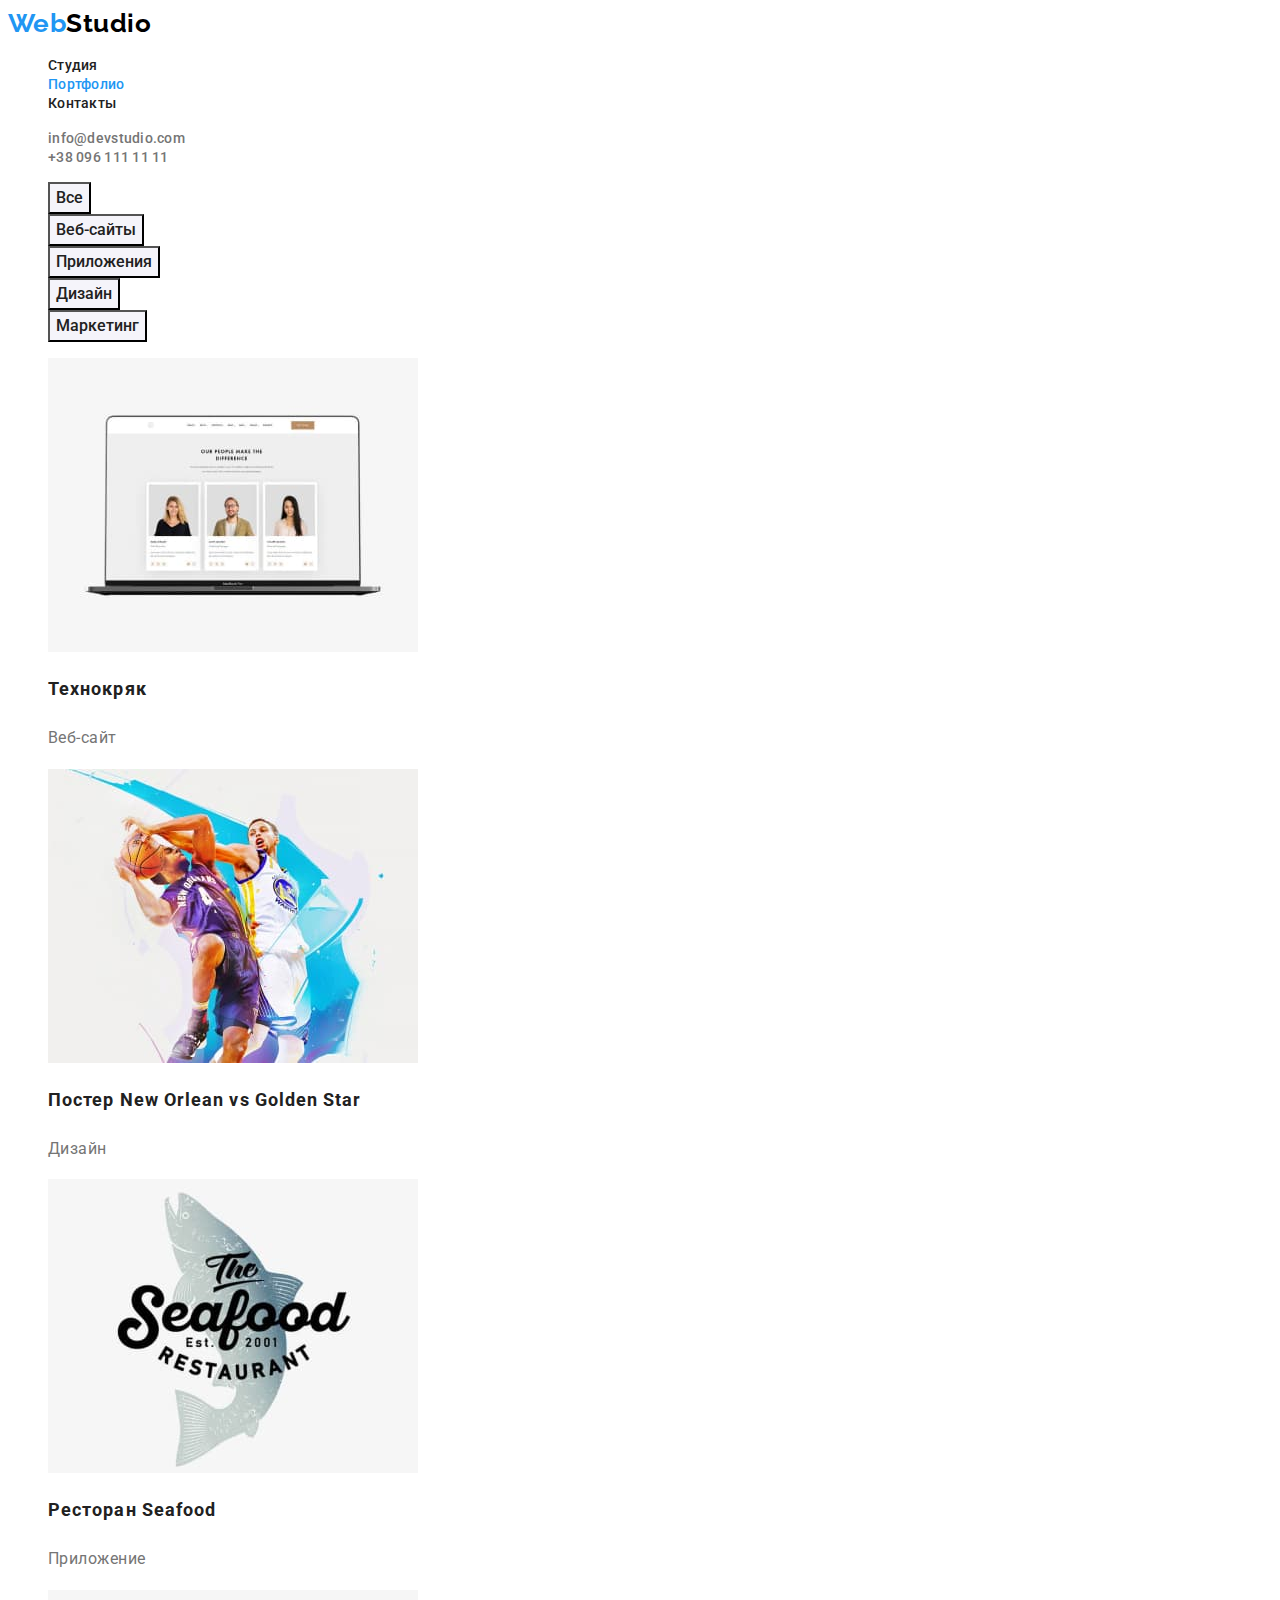
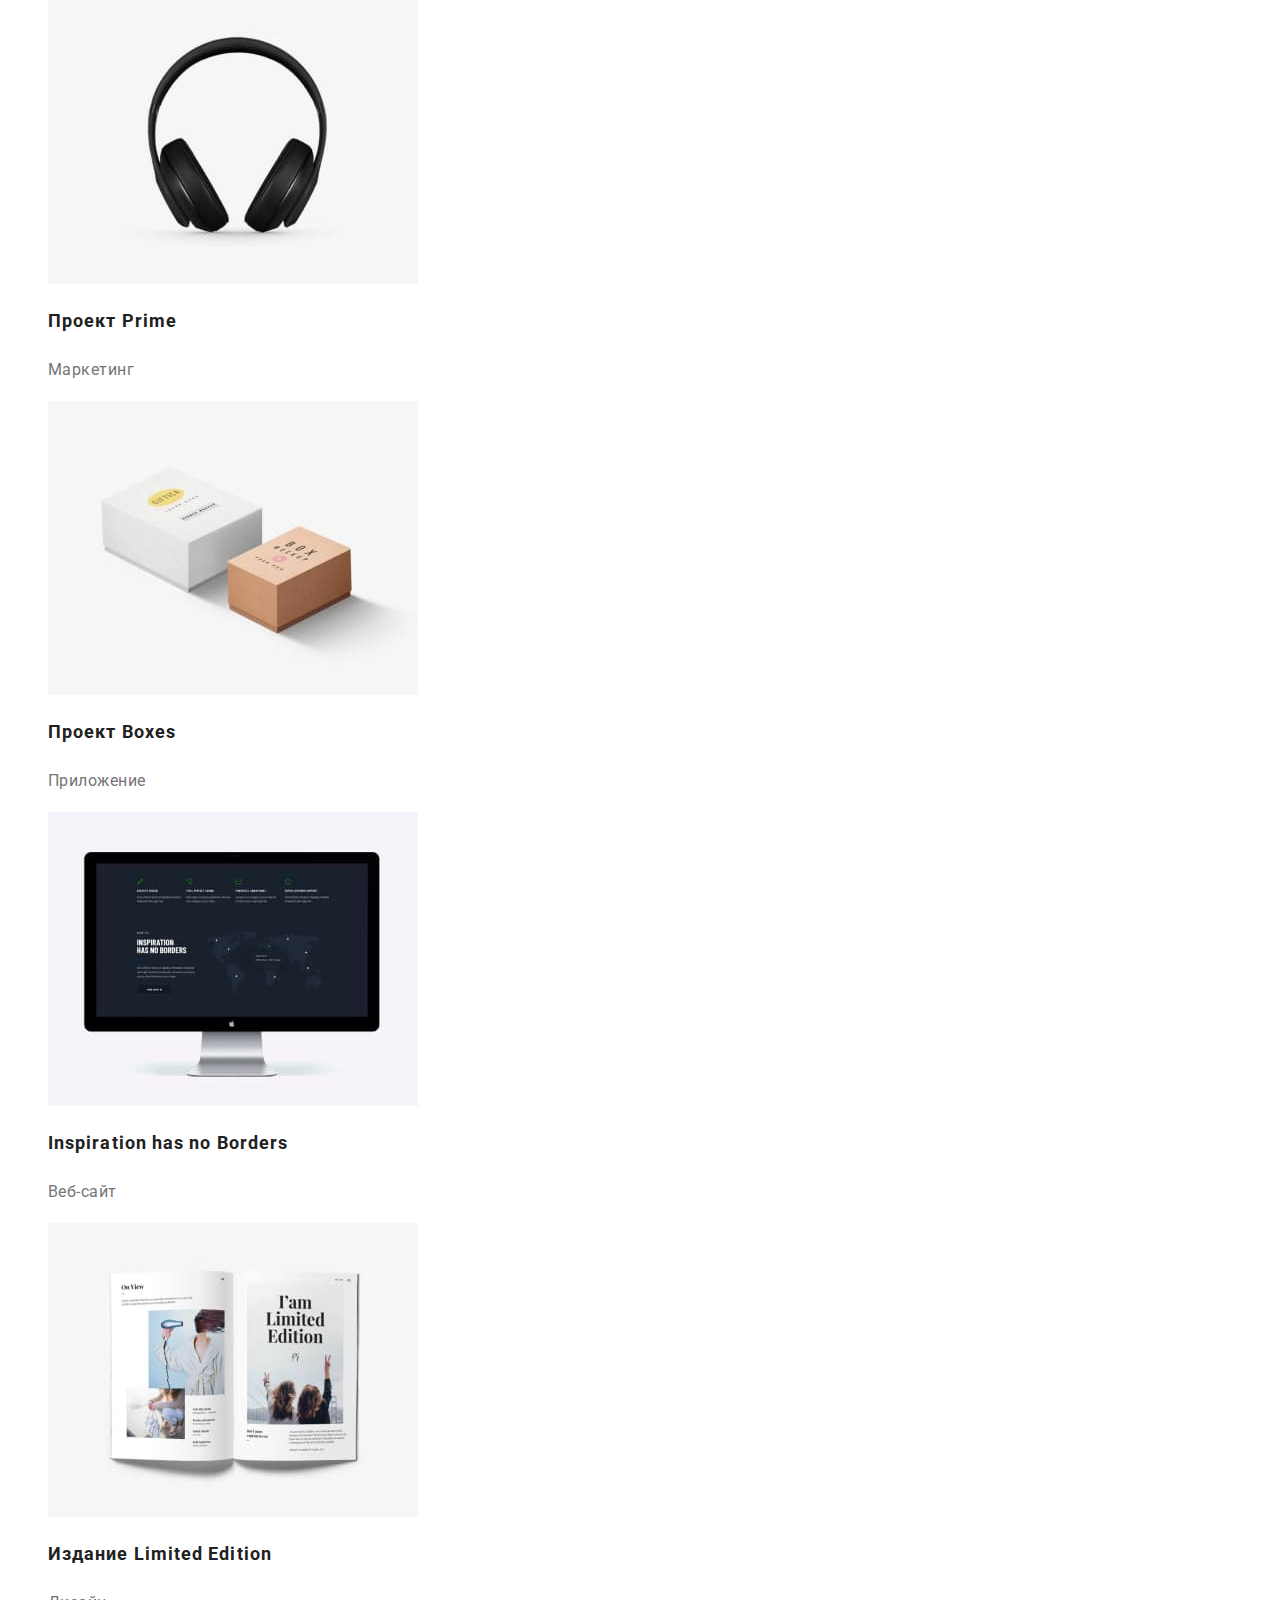
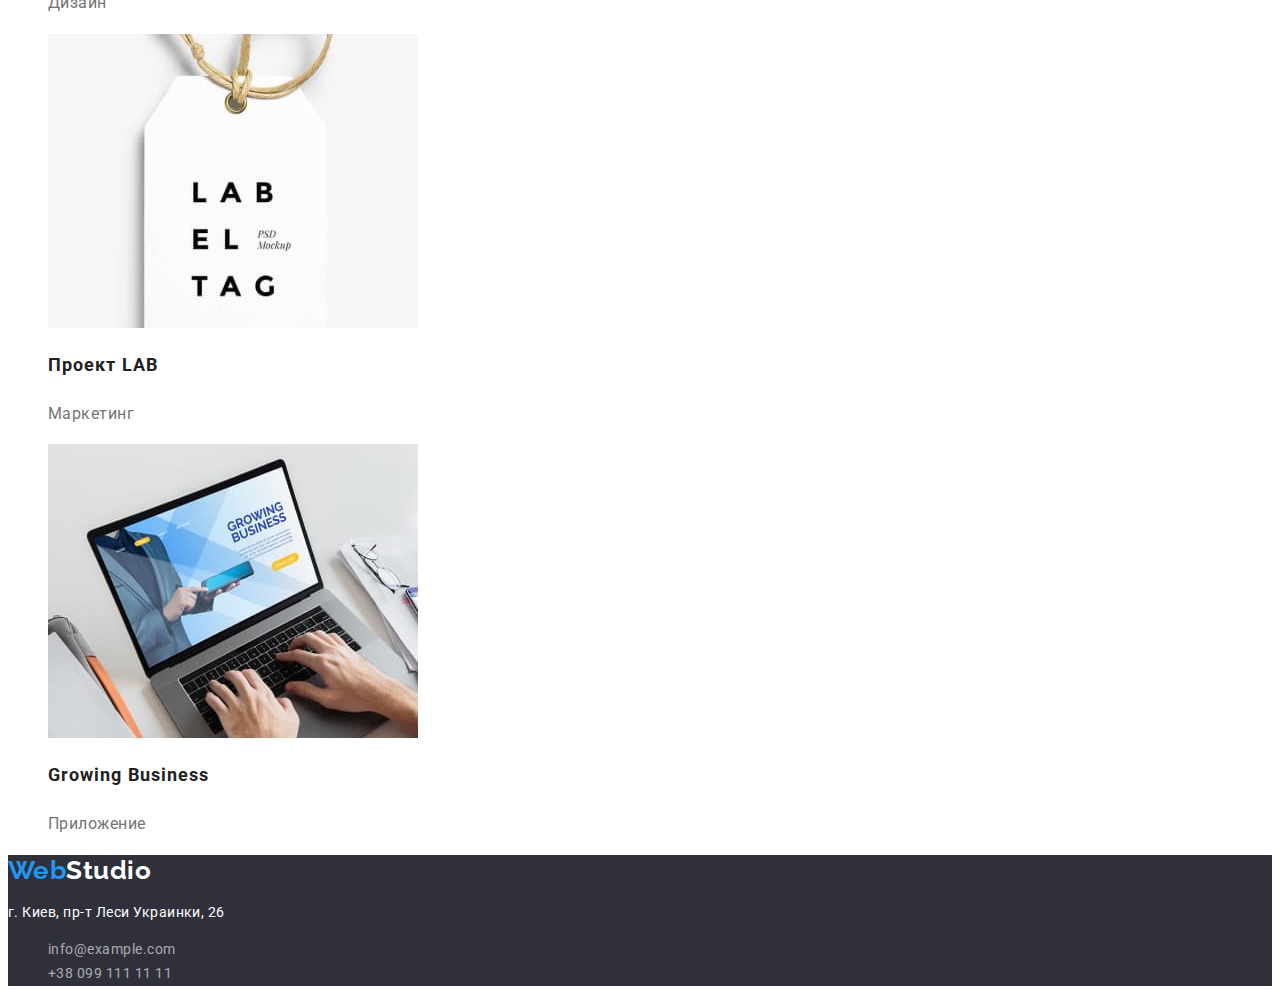
==== portfolio.html @ 03f6cd81 "скопировал дз2" ====
<!DOCTYPE html>
<html lang="ru">
  <head>
    <meta charset="UTF-8" />
    <meta http-equiv="X-UA-Compatible" content="IE=edge" />
    <meta name="viewport" content="width=device-width, initial-scale=1.0" />
    <title>Портфолио</title>
    <link rel="preconnect" href="https://fonts.googleapis.com" />
    <link rel="preconnect" href="https://fonts.gstatic.com" crossorigin />
    <link
      href="https://fonts.googleapis.com/css2?family=Raleway:wght@700&family=Roboto:wght@400;500;700;900&display=swap"
      rel="stylesheet"
    />
    <link rel="stylesheet" href="./css/styles.css" />
  </head>
  <body>
    <!--шапка-->
    <header class="page">
      <nav class="page-nav">
        <a class="page-nav-logo link" href="./index.html"
          ><span class="first-part-logo">Web</span><span class="second-part-logo">Studio</span></a
        >
        <ul class="page-nav-list list">
          <li><a class="link" href="./index.html">Студия</a></li>
          <li><a class="link current" href="./portfolio.html">Портфолио</a></li>
          <li><a class="link" href="">Контакты</a></li>
        </ul>
      </nav>

      <ul class="contacts list">
        <li><a class="link" href="mailto:info@devstudio.com">info@devstudio.com</a></li>
        <li><a class="link" href="tel:+380961111111">+38 096 111 11 11</a></li>
      </ul>
    </header>
    <main>
      <section class="portfolio">
        <h1 class="portfolio-title visually-hidden">Портфолио</h1>
        <ul class="portfolio-filter list">
          <li><button class="button" type="button">Все</button></li>
          <li><button class="button" type="button">Веб-сайты</button></li>
          <li><button class="button" type="button">Приложения</button></li>
          <li><button class="button" type="button">Дизайн</button></li>
          <li><button class="button" type="button">Маркетинг</button></li>
        </ul>
        <ul class="portfolio-list list">
          <li>
            <img src="./images/img-portfolio.jpg" width="370" height="294" alt="ноутбук" />
            <h2 class="title">Технокряк</h2>
            <p class="description">Веб-сайт</p>
          </li>
          <li>
            <img
              src="./images/img-portfolio2.jpg"
              width="370"
              height="294"
              alt="два баскетболиста"
            />
            <h2 class="title">Постер New Orlean vs Golden Star</h2>
            <p class="description">Дизайн</p>
          </li>
          <li>
            <img
              src="./images/img-portfolio3.jpg"
              width="370"
              height="294"
              alt="логотип ресторана"
            />
            <h2 class="title">Ресторан Seafood</h2>
            <p class="description">Приложение</p>
          </li>
          <li>
            <img src="./images/img-portfolio4.jpg" width="370" height="294" alt="наушники" />
            <h2 class="title">Проект Prime</h2>
            <p class="description">Маркетинг</p>
          </li>
          <li>
            <img src="./images/img-portfolio5.jpg" width="370" height="294" alt="две коробки" />
            <h2 class="title">Проект Boxes</h2>
            <p class="description">Приложение</p>
          </li>
          <li>
            <img src="./images/img-portfolio6.jpg" width="370" height="294" alt="монитор" />
            <h2 class="title">Inspiration has no Borders</h2>
            <p class="description">Веб-сайт</p>
          </li>
          <li>
            <img
              src="./images/img-portfolio7.jpg"
              width="370"
              height="294"
              alt="развернутая книга"
            />
            <h2 class="title">Издание Limited Edition</h2>
            <p class="description">Дизайн</p>
          </li>
          <li>
            <img src="./images/img-portfolio8.jpg" width="370" height="294" alt="бумажный ярлык" />
            <h2 class="title">Проект LAB</h2>
            <p class="description">Маркетинг</p>
          </li>
          <li>
            <img
              src="./images/img-portfolio9.jpg"
              width="370"
              height="294"
              alt="руки на клавиатуре ноутбука"
            />
            <h2 class="title">Growing Business</h2>
            <p class="description">Приложение</p>
          </li>
        </ul>
      </section>
    </main>
    <!-- Футер -->
    <footer>
      <a class="page-nav-logo link" href="./index.html"
        ><span class="first-part-logo">Web</span><span class="second-part-logo">Studio</span></a
      >
      <address class="page-address">
        <p>г. Киев, пр-т Леси Украинки, 26</p>
        <ul class="page-address-list list">
          <li><a class="link" href="mailto:info@example.com">info@example.com</a></li>
          <li><a class="link" href="tel:+380991111111">+38 099 111 11 11</a></li>
        </ul>
      </address>
    </footer>
  </body>
</html>
---- css/styles.css ----
/* общие */
.visually-hidden {
  position: absolute;
  width: 1px;
  height: 1px;
  margin: -1px;
  border: 0;
  padding: 0;

  white-space: nowrap;
  clip-path: inset(100%);
  clip: rect(0 0 0 0);
  overflow: hidden;
}
:root {
  --accent-color: #2196f3;
  --primary-text-color: #757575;
  --title-text-color: #212121;
  --primary-background: #fff;
  --button-bgc: #f5f4fa;
  --hover-text: #fff;
}
body {
  background-color: var(--primary-background);
  color: var(--primary-text-color);
  font-family: Roboto, sans-serif;
  letter-spacing: 0.03em;
}
.list {
  list-style: none;
}
.link {
  text-decoration: none;
}
.title {
  color: var(--title-text-color);
}
/* навигация */
.page-nav-list .link {
  color: var(--title-text-color);
  font-weight: 500;
  font-size: 14px;
  line-height: 1.14;
  letter-spacing: 0.02em;
}
.page-nav-list .link.current {
  color: var(--accent-color);
}
.contacts .link {
  color: var(--primary-text-color);
  font-weight: 500;
  font-size: 14px;
  line-height: 1.14;
  letter-spacing: 0.02em;
}
.page-nav-list .link:hover,
.page-nav-list .link:focus,
.contacts .link:hover,
.contacts .link:focus {
  color: var(--accent-color);
}
.page-nav-logo {
  font-family: Raleway, sans-serif;
  font-weight: 700;
  font-size: 26px;
  line-height: 1.2;
}
.first-part-logo {
  color: var(--accent-color);
}
.second-part-logo {
  color: #000000;
}
/* секция герой */
.hero {
  background-color: #2f303a;
  text-align: center;
}
.hero-title {
  font-weight: 900;
  font-size: 44px;
  line-height: 1.36;
  letter-spacing: 0.06em;
  text-transform: uppercase;
  color: #fff;
}
.hero-button {
  font-family: inherit;
  background-color: var(--accent-color);
  font-weight: 700;
  font-size: 16px;
  line-height: 1.87;
  letter-spacing: 0.06em;
  color: var(--hover-text);
  cursor: pointer;
}
/* преимущества */
.advantages .title {
  font-weight: 700;
  font-size: 14px;
  line-height: 1.14;
  text-transform: uppercase;
}
.advantages .text {
  font-size: 14px;
  line-height: 1.71;
}
/* чем мы занимаемся и команда*/
.team {
  background-color: #f5f4fa;
}
.possibilities-title,
.team-title {
  font-weight: 700;
  font-size: 36px;
  line-height: 1.16;
  text-align: center;
}
.team-list .title {
  font-weight: 500;
  font-size: 16px;
  line-height: 1.18;
  text-align: center;
}
.team-list .profession {
  font-size: 16px;
  line-height: 1.18;
  text-align: center;
}

/* футер */
footer {
  background-color: #2f303a;
}
.page-address {
  font-style: normal;
  font-weight: 400;
  font-size: 14px;
  line-height: 1.71;
  color: #fff;
}
.page-address .link {
  color: rgba(255, 255, 255, 0.6);
}
.page-address .link:hover,
.page-address .link:focus {
  color: var(--accent-color);
}
footer .second-part-logo {
  color: var(--hover-text);
}

/* для портфолио */
.portfolio .button {
  font-family: inherit;
  font-weight: 500;
  font-size: 16px;
  line-height: 1.62;
  text-align: center;
  background-color: var(--button-bgc);
  color: var(--title-text-color);
  cursor: pointer;
}
.portfolio .button:hover,
.portfolio .button:focus {
  background-color: var(--accent-color);
  color: var(--hover-text);
}
.portfolio .title {
  font-weight: 700;
  font-size: 18px;
  line-height: 2;
  letter-spacing: 0.06em;
}
.portfolio .description {
  font-size: 16px;
  line-height: 1.87;
}
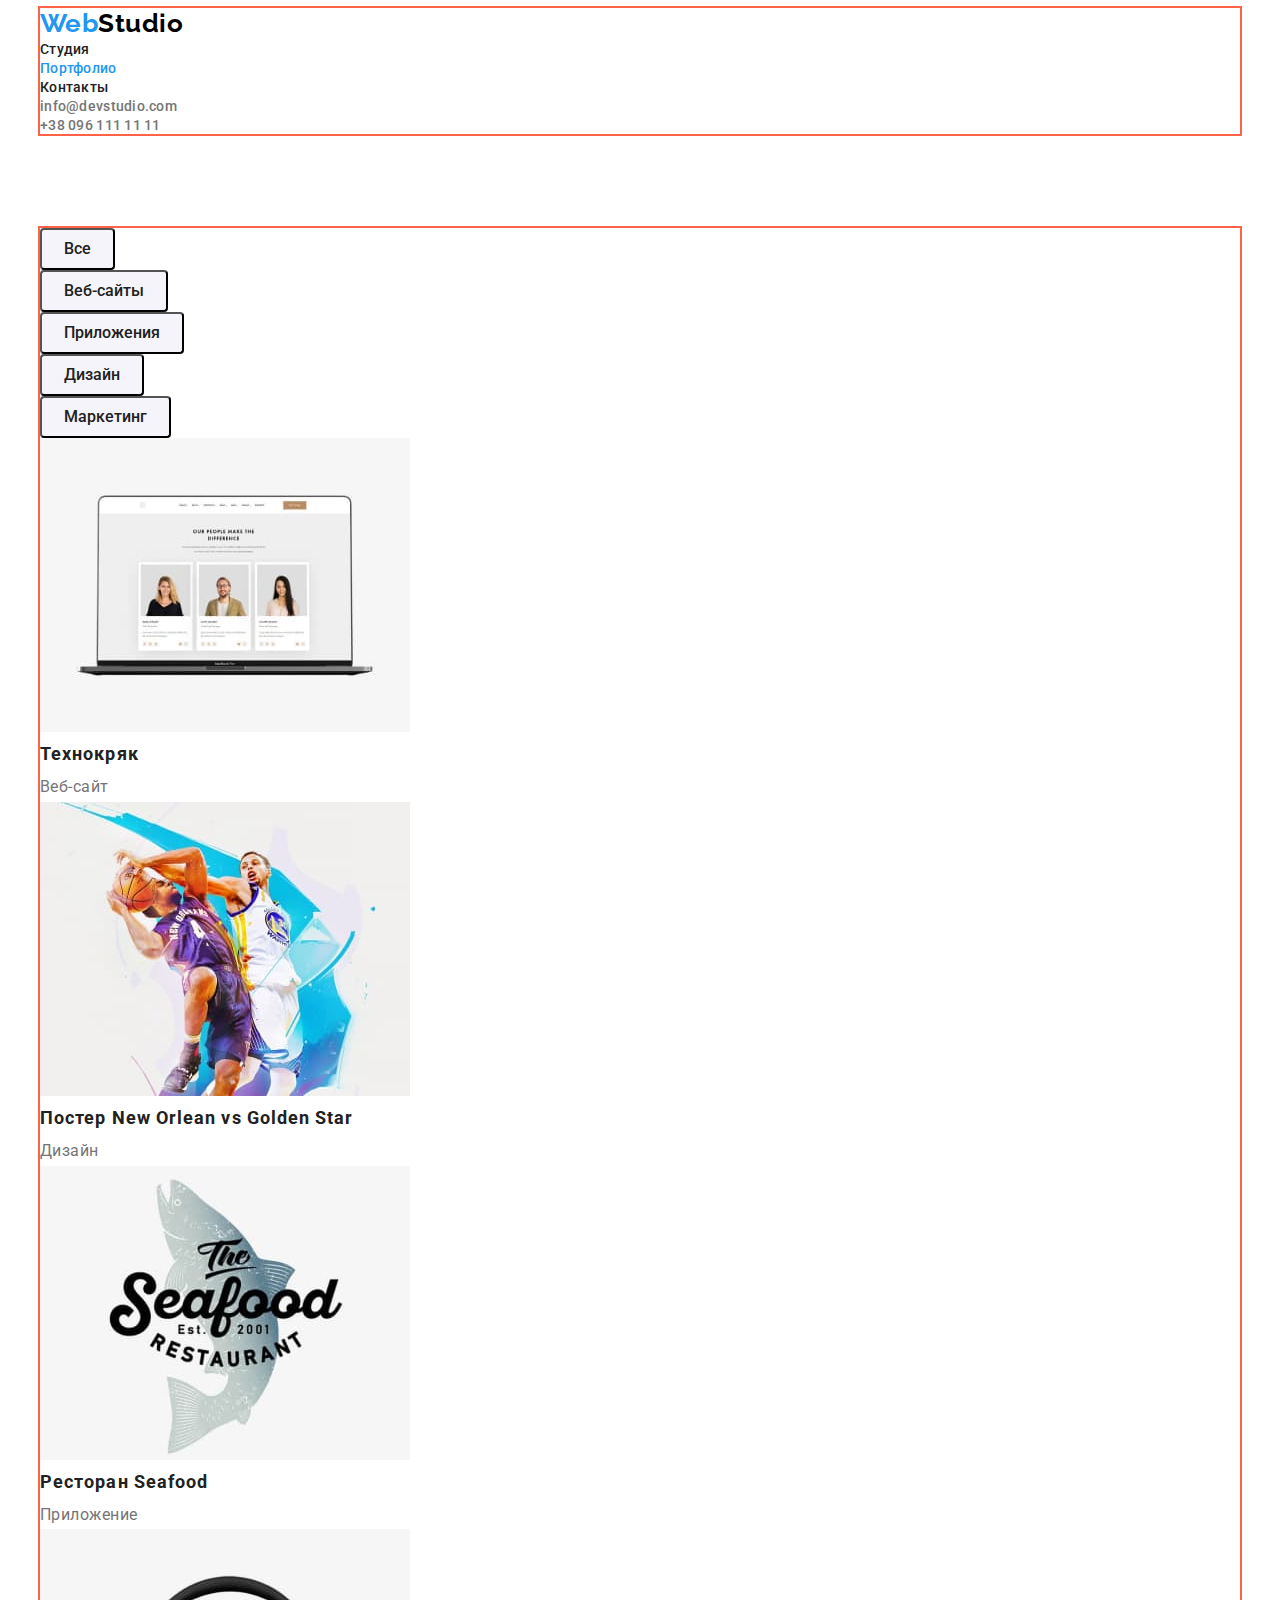
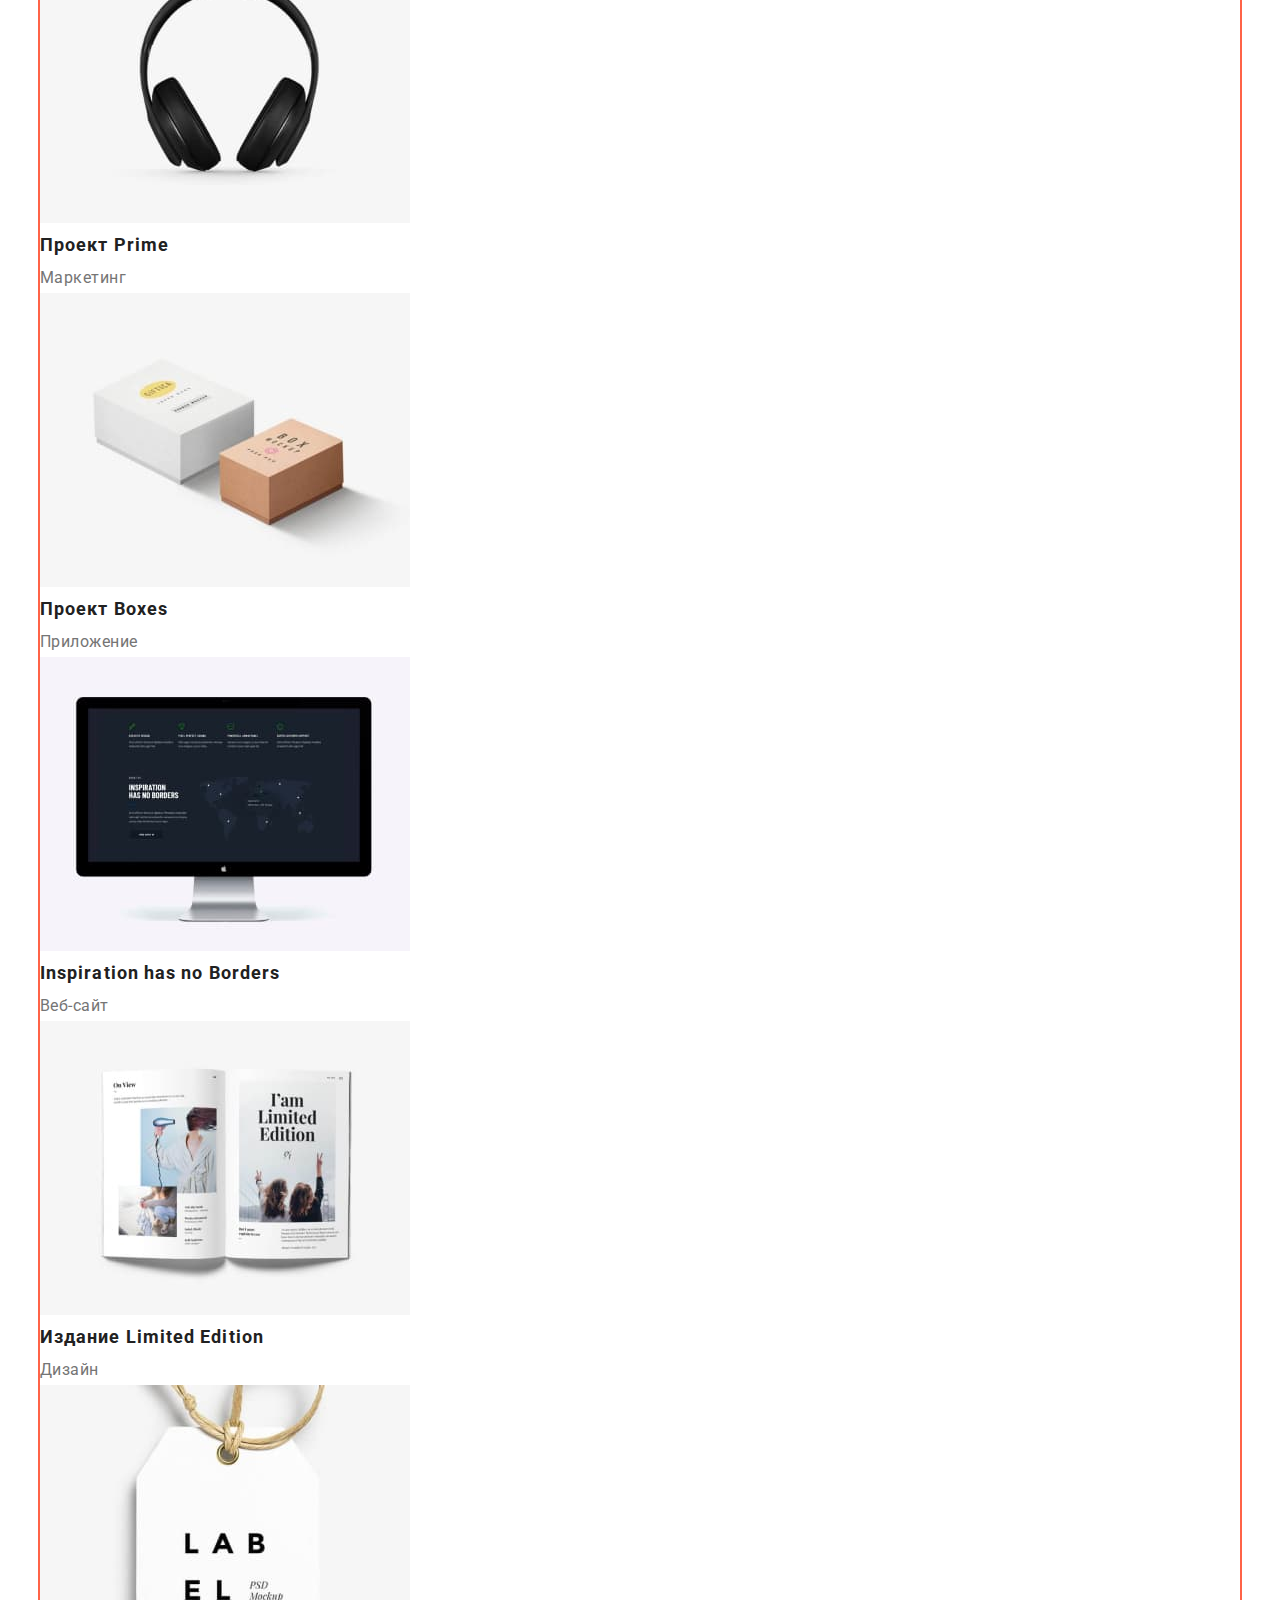
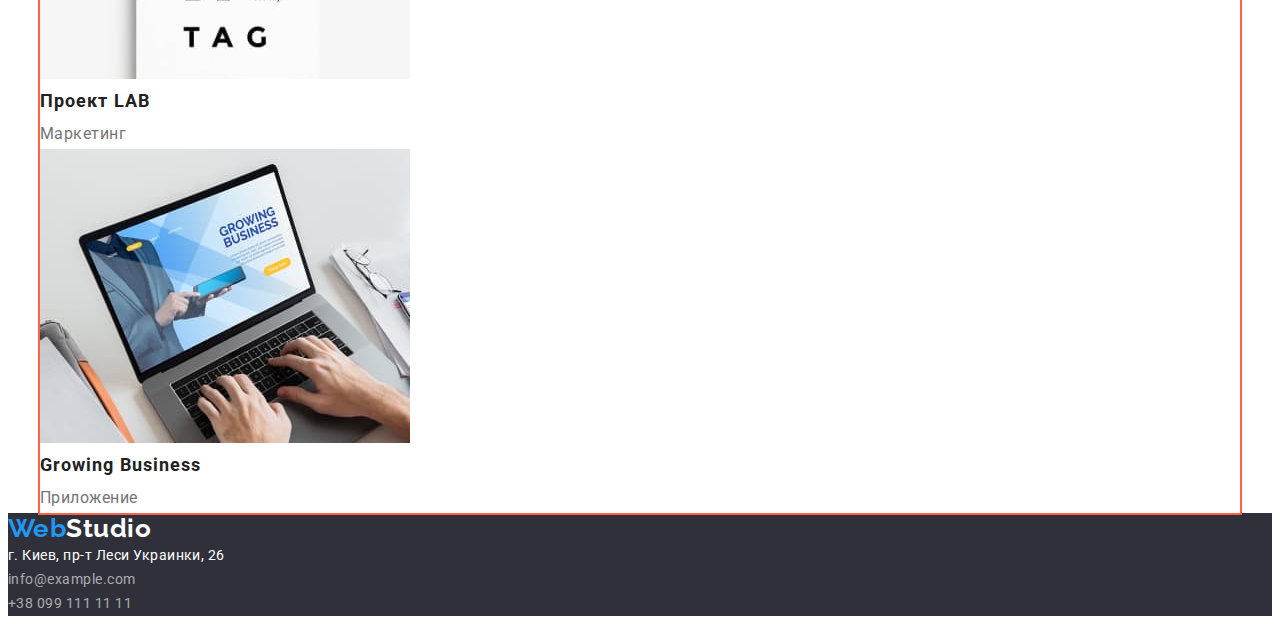
==== commit 8fa51d2e: "добавляет ширины, поля и рамки" ====
--- a/portfolio.html
+++ b/portfolio.html
@@ -11,104 +11,120 @@
       href="https://fonts.googleapis.com/css2?family=Raleway:wght@700&family=Roboto:wght@400;500;700;900&display=swap"
       rel="stylesheet"
     />
+    <link
+      rel="stylesheet"
+      href="https://cdnjs.cloudflare.com/ajax/libs/modern-normalize/1.1.0/modern-normalize.min.css"
+      integrity="sha512-wpPYUAdjBVSE4KJnH1VR1HeZfpl1ub8YT/NKx4PuQ5NmX2tKuGu6U/JRp5y+Y8XG2tV+wKQpNHVUX03MfMFn9Q=="
+      crossorigin="anonymous"
+      referrerpolicy="no-referrer"
+    />
     <link rel="stylesheet" href="./css/styles.css" />
   </head>
   <body>
     <!--шапка-->
     <header class="page">
-      <nav class="page-nav">
-        <a class="page-nav-logo link" href="./index.html"
-          ><span class="first-part-logo">Web</span><span class="second-part-logo">Studio</span></a
-        >
-        <ul class="page-nav-list list">
-          <li><a class="link" href="./index.html">Студия</a></li>
-          <li><a class="link current" href="./portfolio.html">Портфолио</a></li>
-          <li><a class="link" href="">Контакты</a></li>
+      <div class="container">
+        <nav class="page-nav">
+          <a class="page-nav-logo link" href="./index.html"
+            ><span class="first-part-logo">Web</span><span class="second-part-logo">Studio</span></a
+          >
+          <ul class="page-nav-list list">
+            <li><a class="link" href="./index.html">Студия</a></li>
+            <li><a class="link current" href="./portfolio.html">Портфолио</a></li>
+            <li><a class="link" href="">Контакты</a></li>
+          </ul>
+        </nav>
+
+        <ul class="contacts list">
+          <li><a class="link" href="mailto:info@devstudio.com">info@devstudio.com</a></li>
+          <li><a class="link" href="tel:+380961111111">+38 096 111 11 11</a></li>
         </ul>
-      </nav>
-
-      <ul class="contacts list">
-        <li><a class="link" href="mailto:info@devstudio.com">info@devstudio.com</a></li>
-        <li><a class="link" href="tel:+380961111111">+38 096 111 11 11</a></li>
-      </ul>
+      </div>
     </header>
     <main>
       <section class="portfolio">
-        <h1 class="portfolio-title visually-hidden">Портфолио</h1>
-        <ul class="portfolio-filter list">
-          <li><button class="button" type="button">Все</button></li>
-          <li><button class="button" type="button">Веб-сайты</button></li>
-          <li><button class="button" type="button">Приложения</button></li>
-          <li><button class="button" type="button">Дизайн</button></li>
-          <li><button class="button" type="button">Маркетинг</button></li>
-        </ul>
-        <ul class="portfolio-list list">
-          <li>
-            <img src="./images/img-portfolio.jpg" width="370" height="294" alt="ноутбук" />
-            <h2 class="title">Технокряк</h2>
-            <p class="description">Веб-сайт</p>
-          </li>
-          <li>
-            <img
-              src="./images/img-portfolio2.jpg"
-              width="370"
-              height="294"
-              alt="два баскетболиста"
-            />
-            <h2 class="title">Постер New Orlean vs Golden Star</h2>
-            <p class="description">Дизайн</p>
-          </li>
-          <li>
-            <img
-              src="./images/img-portfolio3.jpg"
-              width="370"
-              height="294"
-              alt="логотип ресторана"
-            />
-            <h2 class="title">Ресторан Seafood</h2>
-            <p class="description">Приложение</p>
-          </li>
-          <li>
-            <img src="./images/img-portfolio4.jpg" width="370" height="294" alt="наушники" />
-            <h2 class="title">Проект Prime</h2>
-            <p class="description">Маркетинг</p>
-          </li>
-          <li>
-            <img src="./images/img-portfolio5.jpg" width="370" height="294" alt="две коробки" />
-            <h2 class="title">Проект Boxes</h2>
-            <p class="description">Приложение</p>
-          </li>
-          <li>
-            <img src="./images/img-portfolio6.jpg" width="370" height="294" alt="монитор" />
-            <h2 class="title">Inspiration has no Borders</h2>
-            <p class="description">Веб-сайт</p>
-          </li>
-          <li>
-            <img
-              src="./images/img-portfolio7.jpg"
-              width="370"
-              height="294"
-              alt="развернутая книга"
-            />
-            <h2 class="title">Издание Limited Edition</h2>
-            <p class="description">Дизайн</p>
-          </li>
-          <li>
-            <img src="./images/img-portfolio8.jpg" width="370" height="294" alt="бумажный ярлык" />
-            <h2 class="title">Проект LAB</h2>
-            <p class="description">Маркетинг</p>
-          </li>
-          <li>
-            <img
-              src="./images/img-portfolio9.jpg"
-              width="370"
-              height="294"
-              alt="руки на клавиатуре ноутбука"
-            />
-            <h2 class="title">Growing Business</h2>
-            <p class="description">Приложение</p>
-          </li>
-        </ul>
+        <div class="container">
+          <h1 class="portfolio-title visually-hidden">Портфолио</h1>
+          <ul class="portfolio-filter list">
+            <li><button class="button" type="button">Все</button></li>
+            <li><button class="button" type="button">Веб-сайты</button></li>
+            <li><button class="button" type="button">Приложения</button></li>
+            <li><button class="button" type="button">Дизайн</button></li>
+            <li><button class="button" type="button">Маркетинг</button></li>
+          </ul>
+          <ul class="portfolio-list list">
+            <li>
+              <img src="./images/img-portfolio.jpg" width="370" height="294" alt="ноутбук" />
+              <h2 class="title">Технокряк</h2>
+              <p class="description">Веб-сайт</p>
+            </li>
+            <li>
+              <img
+                src="./images/img-portfolio2.jpg"
+                width="370"
+                height="294"
+                alt="два баскетболиста"
+              />
+              <h2 class="title">Постер New Orlean vs Golden Star</h2>
+              <p class="description">Дизайн</p>
+            </li>
+            <li>
+              <img
+                src="./images/img-portfolio3.jpg"
+                width="370"
+                height="294"
+                alt="логотип ресторана"
+              />
+              <h2 class="title">Ресторан Seafood</h2>
+              <p class="description">Приложение</p>
+            </li>
+            <li>
+              <img src="./images/img-portfolio4.jpg" width="370" height="294" alt="наушники" />
+              <h2 class="title">Проект Prime</h2>
+              <p class="description">Маркетинг</p>
+            </li>
+            <li>
+              <img src="./images/img-portfolio5.jpg" width="370" height="294" alt="две коробки" />
+              <h2 class="title">Проект Boxes</h2>
+              <p class="description">Приложение</p>
+            </li>
+            <li>
+              <img src="./images/img-portfolio6.jpg" width="370" height="294" alt="монитор" />
+              <h2 class="title">Inspiration has no Borders</h2>
+              <p class="description">Веб-сайт</p>
+            </li>
+            <li>
+              <img
+                src="./images/img-portfolio7.jpg"
+                width="370"
+                height="294"
+                alt="развернутая книга"
+              />
+              <h2 class="title">Издание Limited Edition</h2>
+              <p class="description">Дизайн</p>
+            </li>
+            <li>
+              <img
+                src="./images/img-portfolio8.jpg"
+                width="370"
+                height="294"
+                alt="бумажный ярлык"
+              />
+              <h2 class="title">Проект LAB</h2>
+              <p class="description">Маркетинг</p>
+            </li>
+            <li>
+              <img
+                src="./images/img-portfolio9.jpg"
+                width="370"
+                height="294"
+                alt="руки на клавиатуре ноутбука"
+              />
+              <h2 class="title">Growing Business</h2>
+              <p class="description">Приложение</p>
+            </li>
+          </ul>
+        </div>
       </section>
     </main>
     <!-- Футер -->
--- a/css/styles.css
+++ b/css/styles.css
@@ -28,6 +28,8 @@
 }
 .list {
   list-style: none;
+  padding: 0;
+  margin: 0;
 }
 .link {
   text-decoration: none;
@@ -35,6 +37,20 @@
 .title {
   color: var(--title-text-color);
 }
+.container {
+  margin-left: auto;
+  margin-right: auto;
+  width: 1200px;
+  outline: 2px solid tomato;
+}
+h1,
+h2,
+h3,
+p,
+ul {
+  margin: 0;
+}
+
 /* навигация */
 .page-nav-list .link {
   color: var(--title-text-color);
@@ -75,8 +91,14 @@
 .hero {
   background-color: #2f303a;
   text-align: center;
+  margin-bottom: 94px;
 }
 .hero-title {
+  margin-top: 0;
+  margin-bottom: 30px;
+  margin-left: auto;
+  margin-right: auto;
+  width: 696px;
   font-weight: 900;
   font-size: 44px;
   line-height: 1.36;
@@ -85,6 +107,10 @@
   color: #fff;
 }
 .hero-button {
+  border-radius: 4px;
+  padding: 10px 32px;
+  min-width: 200px;
+  text-align: center;
   font-family: inherit;
   background-color: var(--accent-color);
   font-weight: 700;
@@ -95,7 +121,11 @@
   cursor: pointer;
 }
 /* преимущества */
+.advantages {
+  margin-bottom: 94px;
+}
 .advantages .title {
+  margin-bottom: 10px;
   font-weight: 700;
   font-size: 14px;
   line-height: 1.14;
@@ -106,9 +136,22 @@
   line-height: 1.71;
 }
 /* чем мы занимаемся и команда*/
+.possibilities {
+  margin-bottom: 94px;
+}
+.possibilities-title {
+  margin-bottom: 50px;
+}
 .team {
   background-color: #f5f4fa;
-}
+  padding-top: 94px;
+  padding-bottom: 94px;
+}
+.team-title {
+  /* margin-top: 94px; */
+  margin-bottom: 50px;
+}
+
 .possibilities-title,
 .team-title {
   font-weight: 700;
@@ -151,7 +194,13 @@
 }
 
 /* для портфолио */
+.portfolio {
+  margin-top: 94px;
+}
 .portfolio .button {
+  border-radius: 4px;
+  padding: 6px 22px;
+  min-width: 73px;
   font-family: inherit;
   font-weight: 500;
   font-size: 16px;
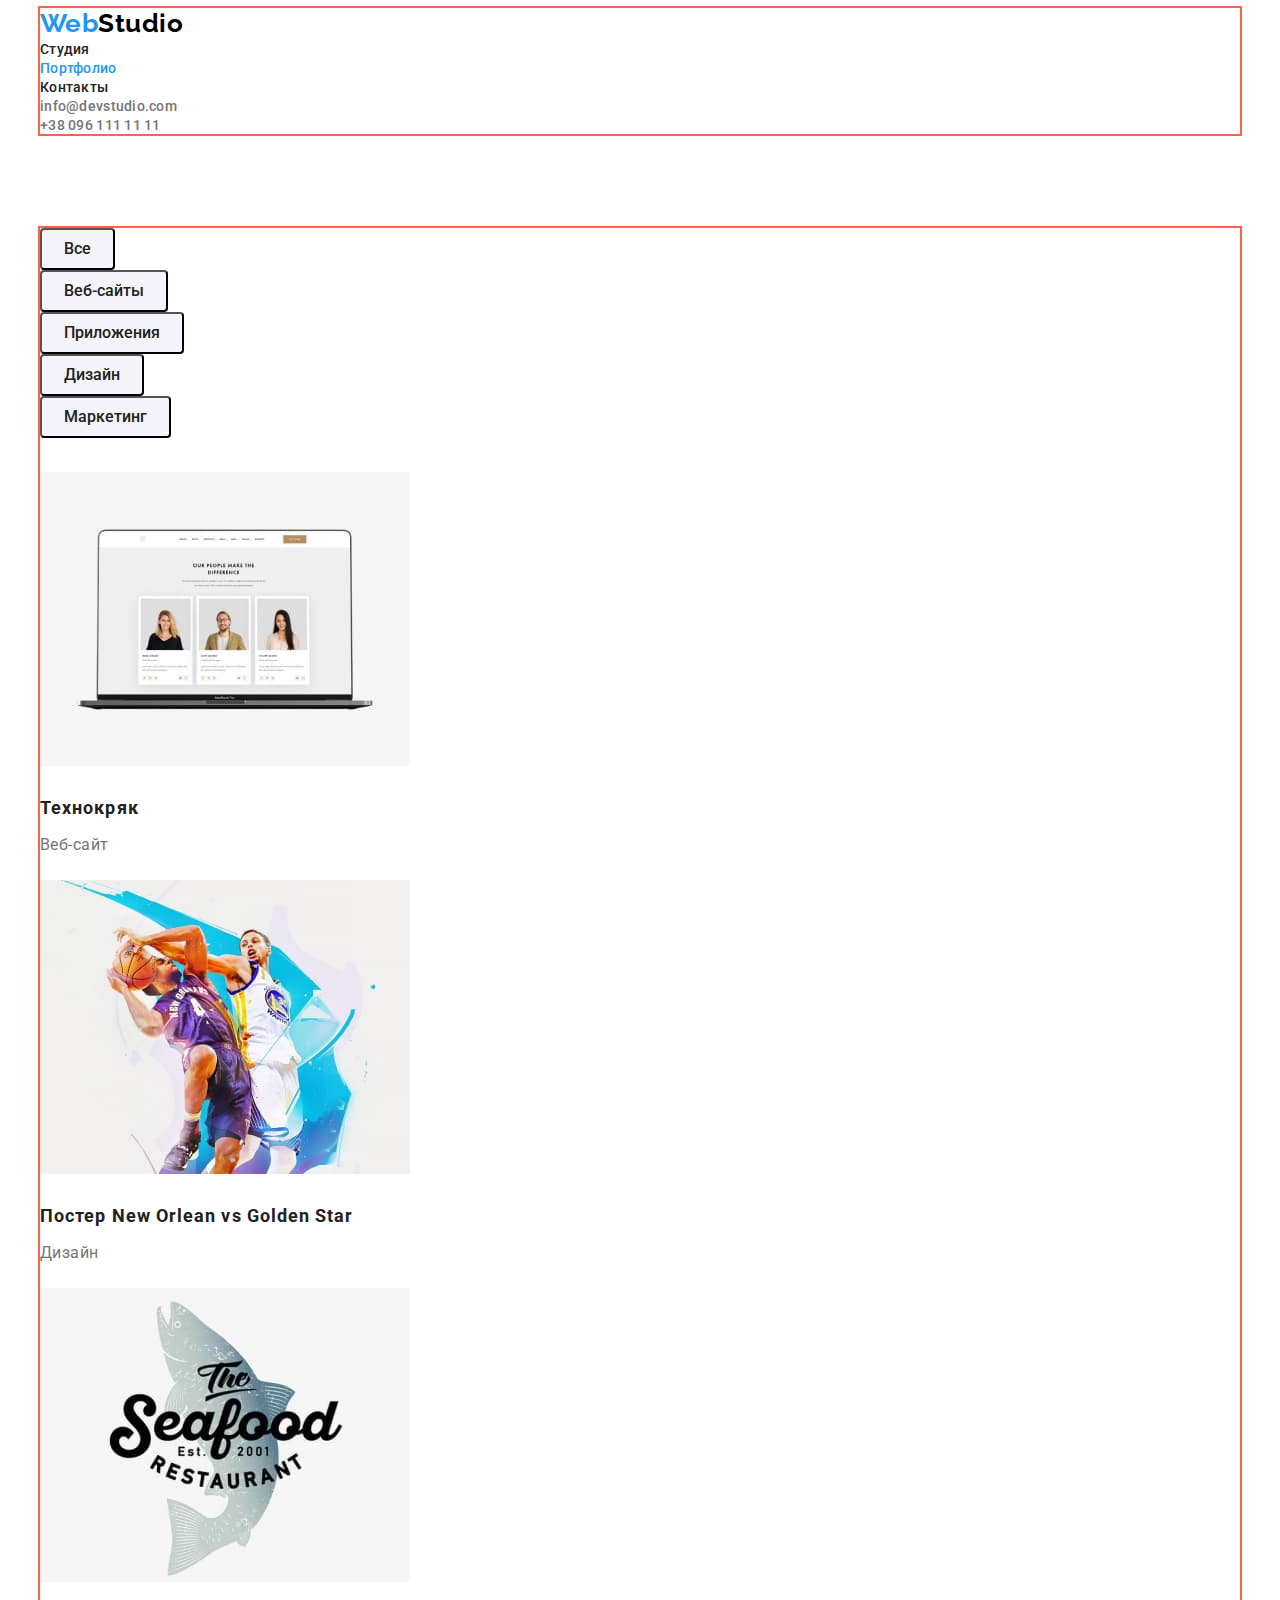
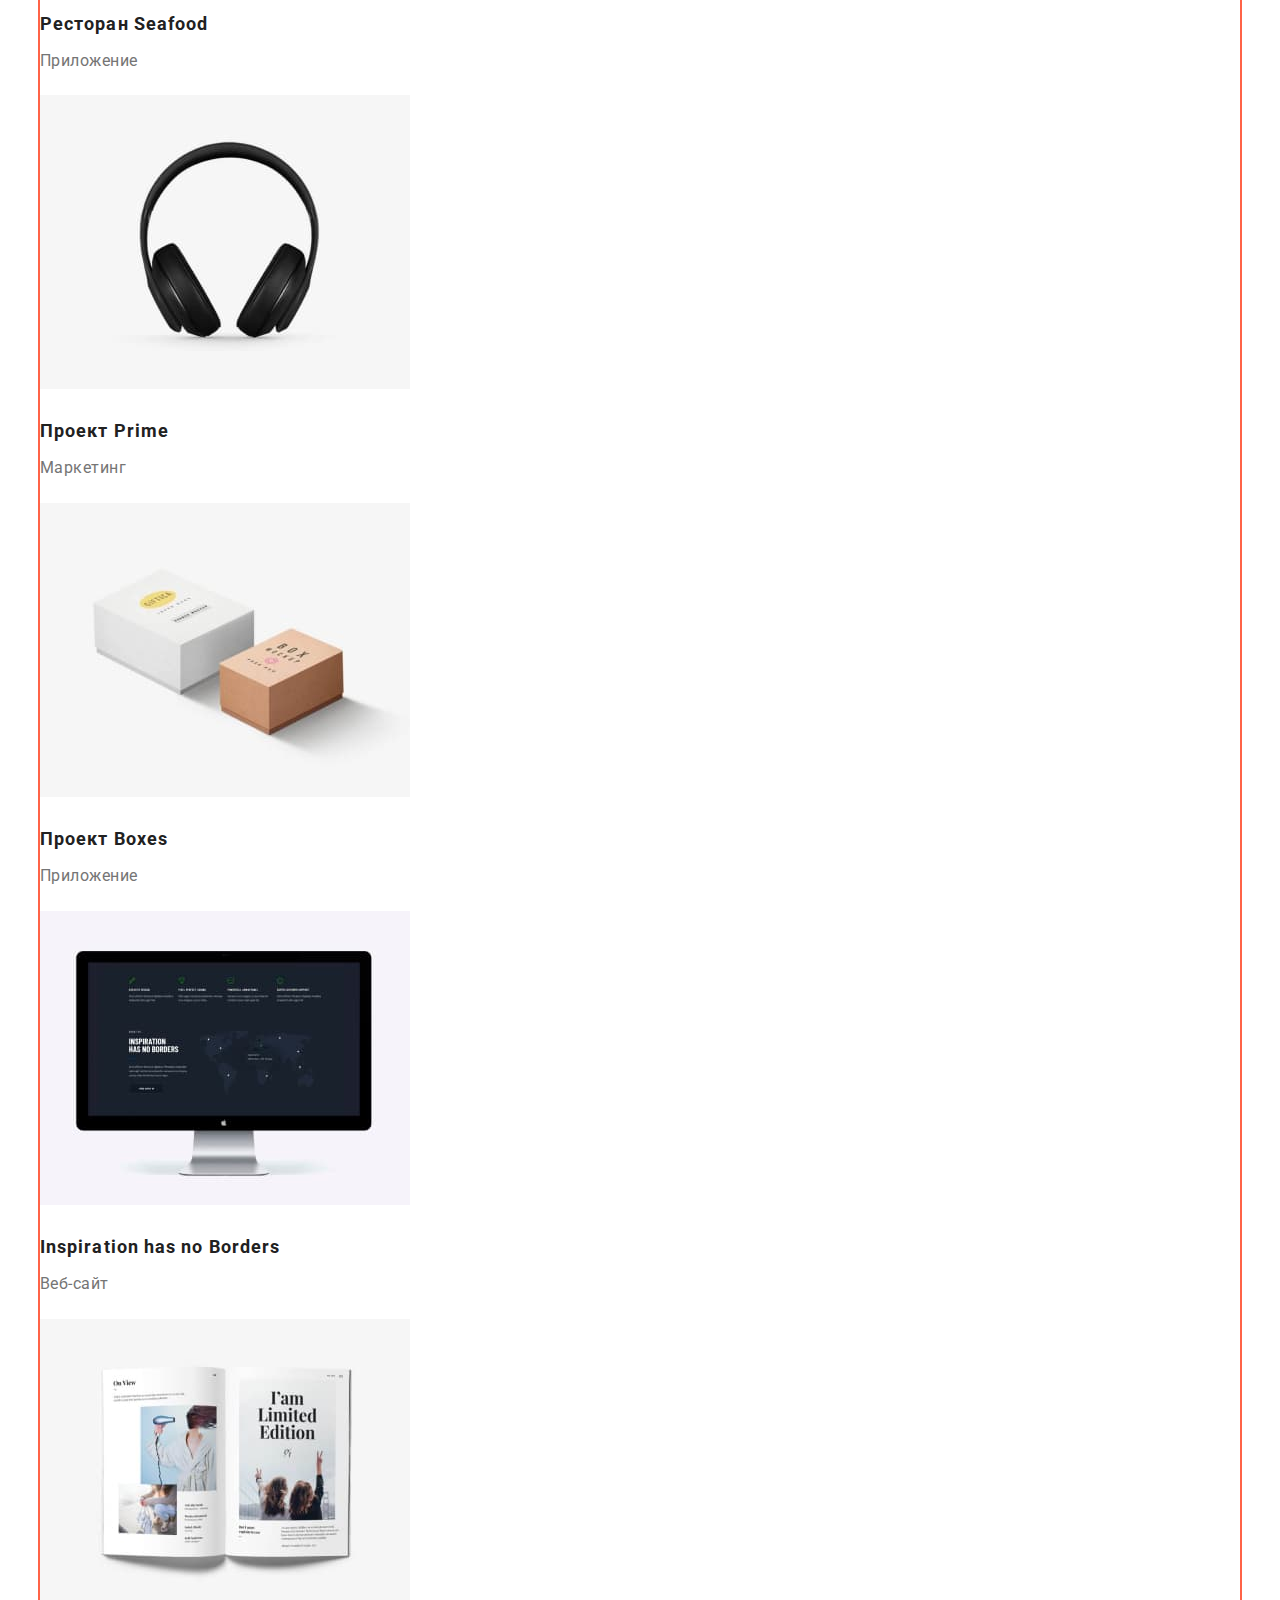
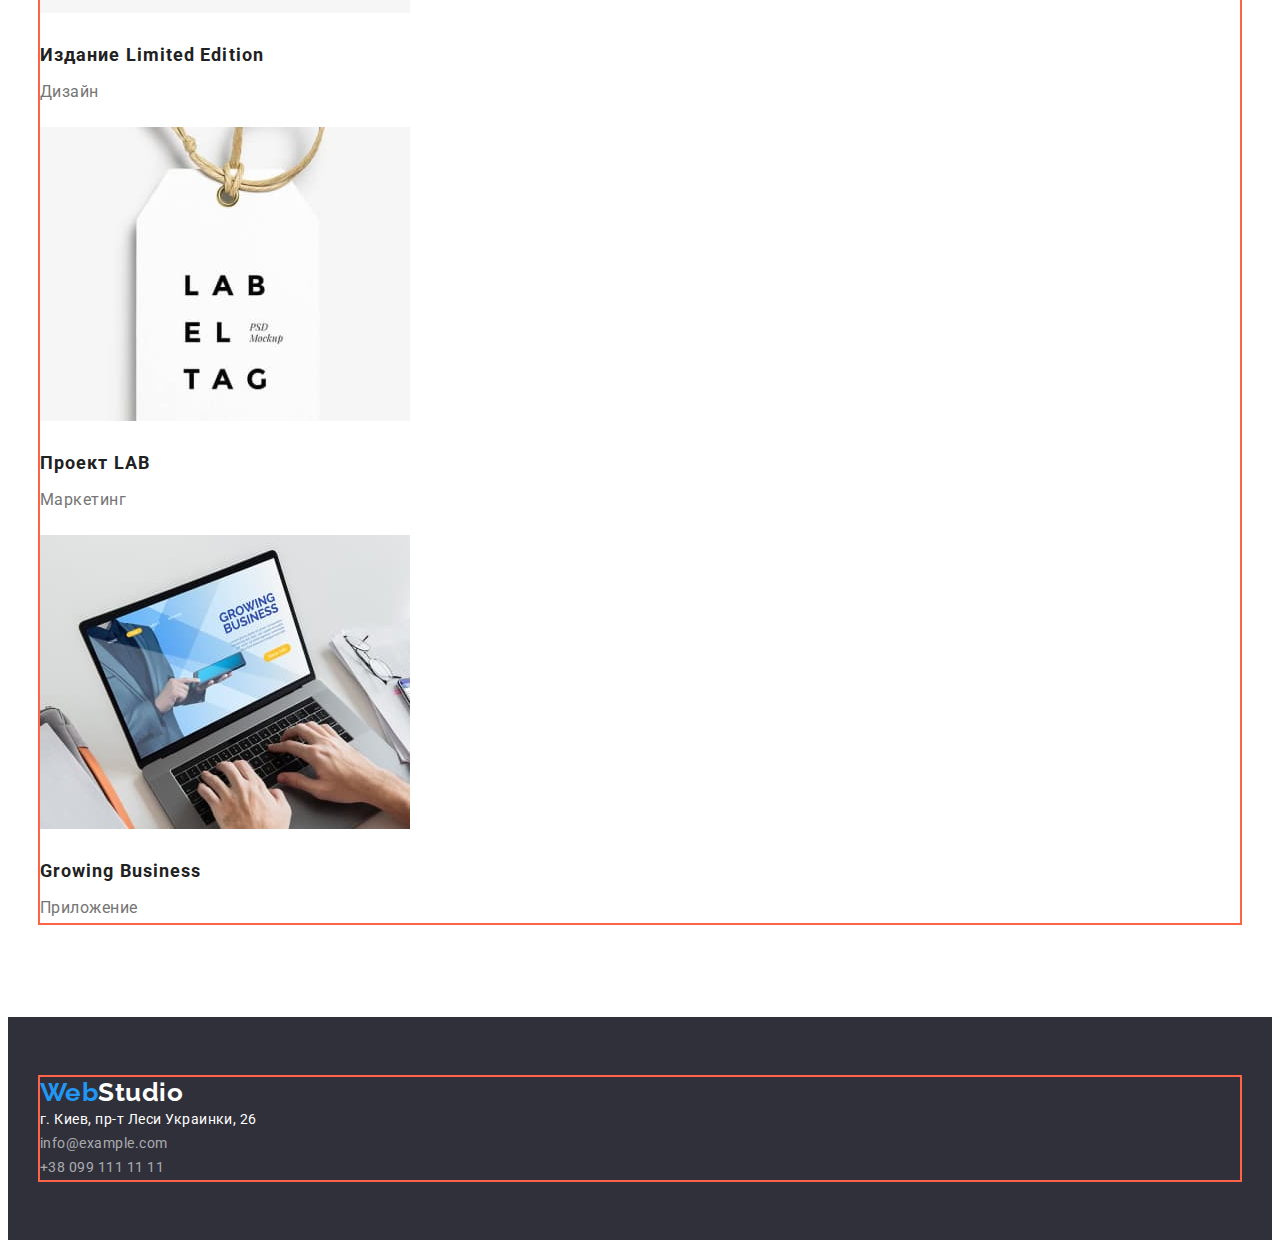
==== commit 76fbf4ad: "добавляет геометрию в футере и под фильтром" ====
--- a/portfolio.html
+++ b/portfolio.html
@@ -45,13 +45,15 @@
       <section class="portfolio">
         <div class="container">
           <h1 class="portfolio-title visually-hidden">Портфолио</h1>
-          <ul class="portfolio-filter list">
-            <li><button class="button" type="button">Все</button></li>
-            <li><button class="button" type="button">Веб-сайты</button></li>
-            <li><button class="button" type="button">Приложения</button></li>
-            <li><button class="button" type="button">Дизайн</button></li>
-            <li><button class="button" type="button">Маркетинг</button></li>
-          </ul>
+          <div class="filters">
+            <ul class="portfolio-filter list">
+              <li><button class="button" type="button">Все</button></li>
+              <li><button class="button" type="button">Веб-сайты</button></li>
+              <li><button class="button" type="button">Приложения</button></li>
+              <li><button class="button" type="button">Дизайн</button></li>
+              <li><button class="button" type="button">Маркетинг</button></li>
+            </ul>
+          </div>
           <ul class="portfolio-list list">
             <li>
               <img src="./images/img-portfolio.jpg" width="370" height="294" alt="ноутбук" />
@@ -129,16 +131,18 @@
     </main>
     <!-- Футер -->
     <footer>
-      <a class="page-nav-logo link" href="./index.html"
-        ><span class="first-part-logo">Web</span><span class="second-part-logo">Studio</span></a
-      >
-      <address class="page-address">
-        <p>г. Киев, пр-т Леси Украинки, 26</p>
-        <ul class="page-address-list list">
-          <li><a class="link" href="mailto:info@example.com">info@example.com</a></li>
-          <li><a class="link" href="tel:+380991111111">+38 099 111 11 11</a></li>
-        </ul>
-      </address>
+      <div class="container">
+        <a class="page-nav-logo link" href="./index.html"
+          ><span class="first-part-logo">Web</span><span class="second-part-logo">Studio</span></a
+        >
+        <address class="page-address">
+          <p>г. Киев, пр-т Леси Украинки, 26</p>
+          <ul class="page-address-list list">
+            <li><a class="link" href="mailto:info@example.com">info@example.com</a></li>
+            <li><a class="link" href="tel:+380991111111">+38 099 111 11 11</a></li>
+          </ul>
+        </address>
+      </div>
     </footer>
   </body>
 </html>
--- a/css/styles.css
+++ b/css/styles.css
@@ -174,6 +174,8 @@
 /* футер */
 footer {
   background-color: #2f303a;
+  padding-bottom: 60px;
+  padding-top: 60px;
 }
 .page-address {
   font-style: normal;
@@ -196,6 +198,10 @@
 /* для портфолио */
 .portfolio {
   margin-top: 94px;
+  margin-bottom: 94px;
+}
+.filters {
+  margin-bottom: 34px;
 }
 .portfolio .button {
   border-radius: 4px;
@@ -216,12 +222,16 @@
   color: var(--hover-text);
 }
 .portfolio .title {
+  margin-bottom: 4px;
+  margin-top: 20px;
+
   font-weight: 700;
   font-size: 18px;
   line-height: 2;
   letter-spacing: 0.06em;
 }
 .portfolio .description {
+  margin-bottom: 20px;
   font-size: 16px;
   line-height: 1.87;
 }
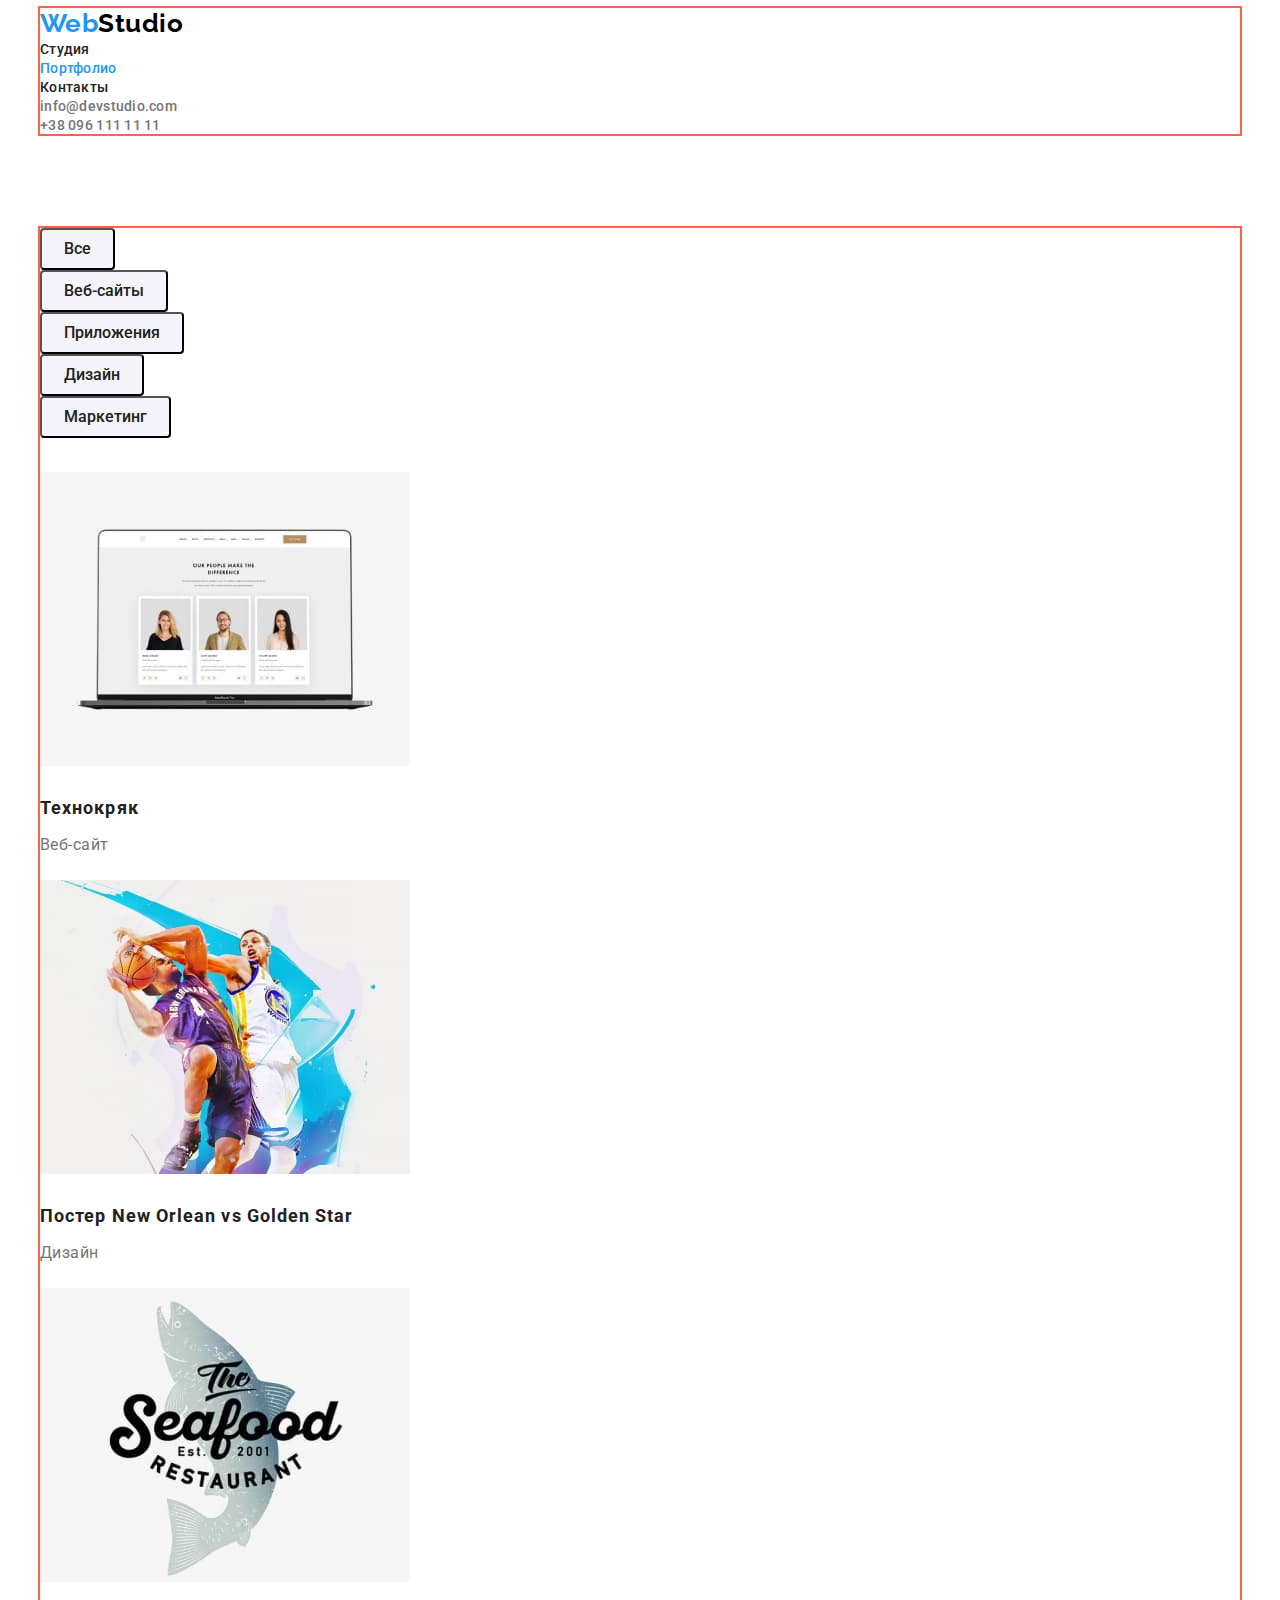
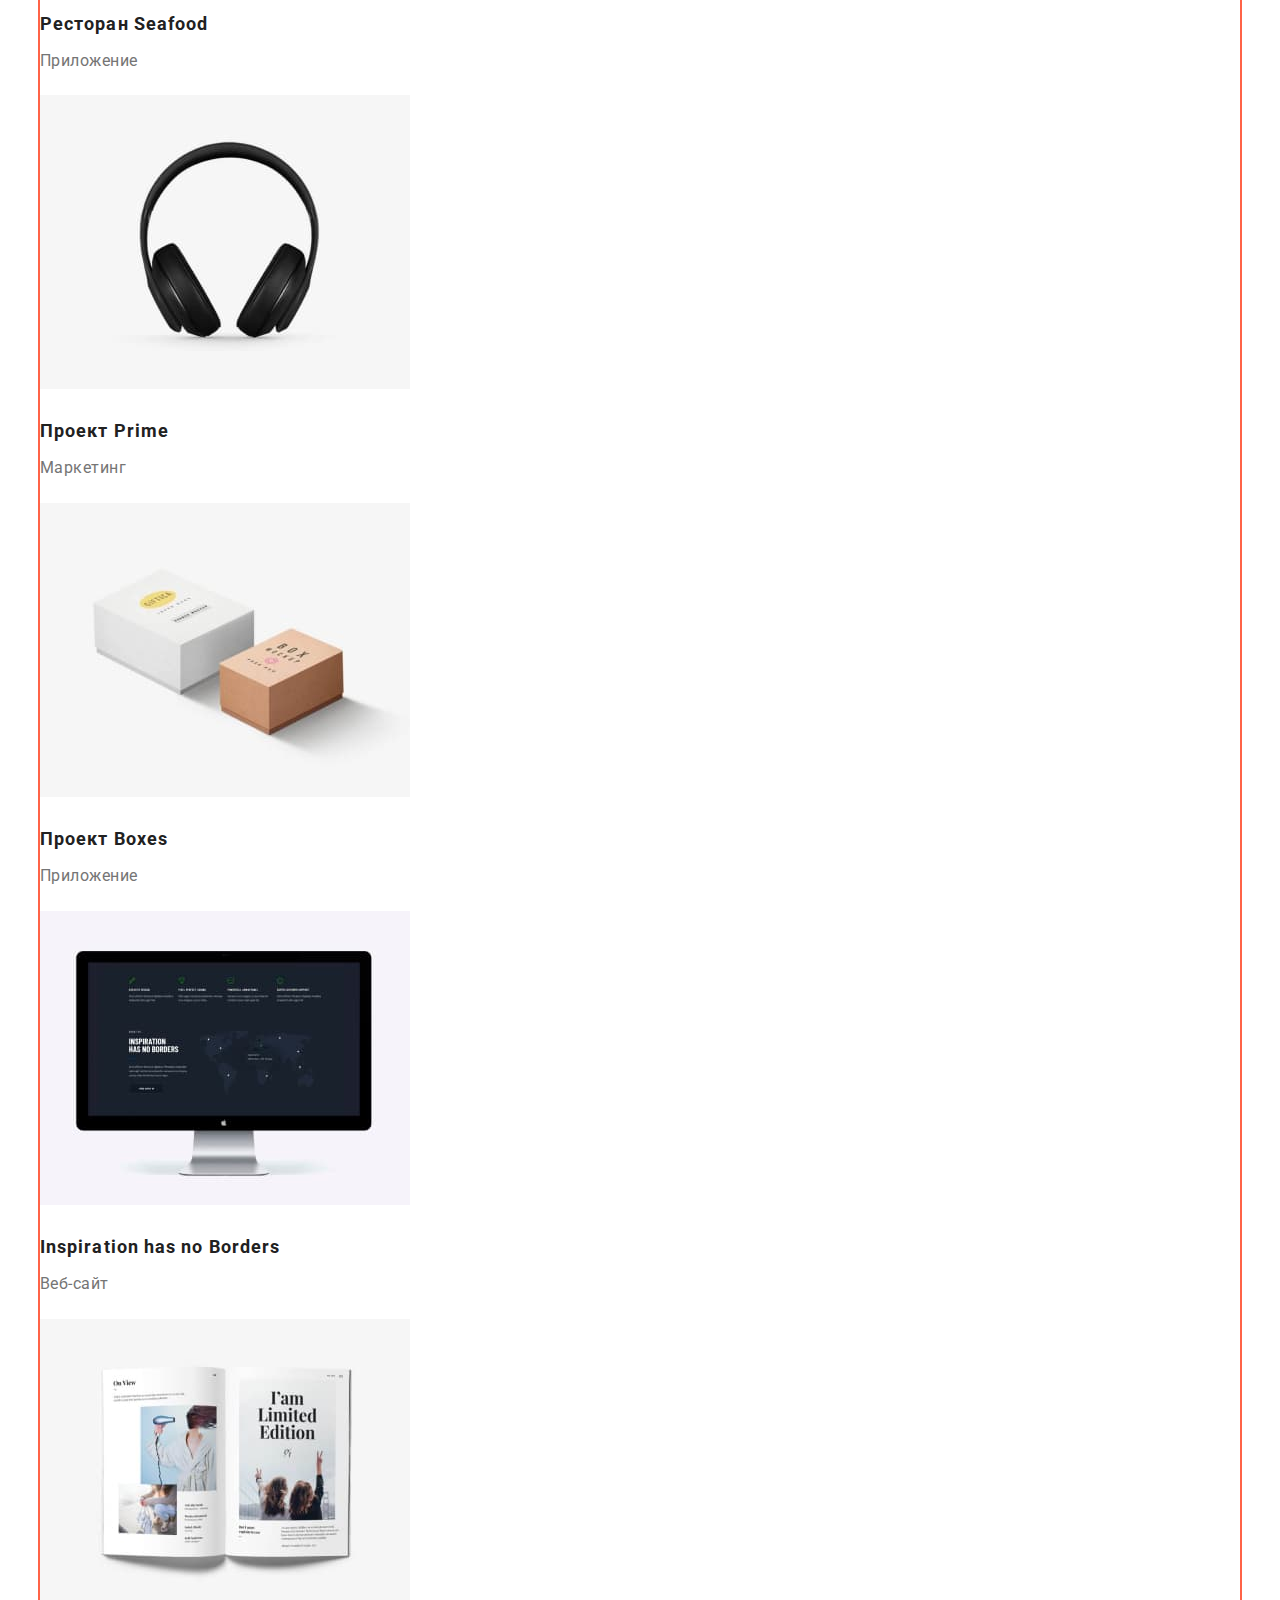
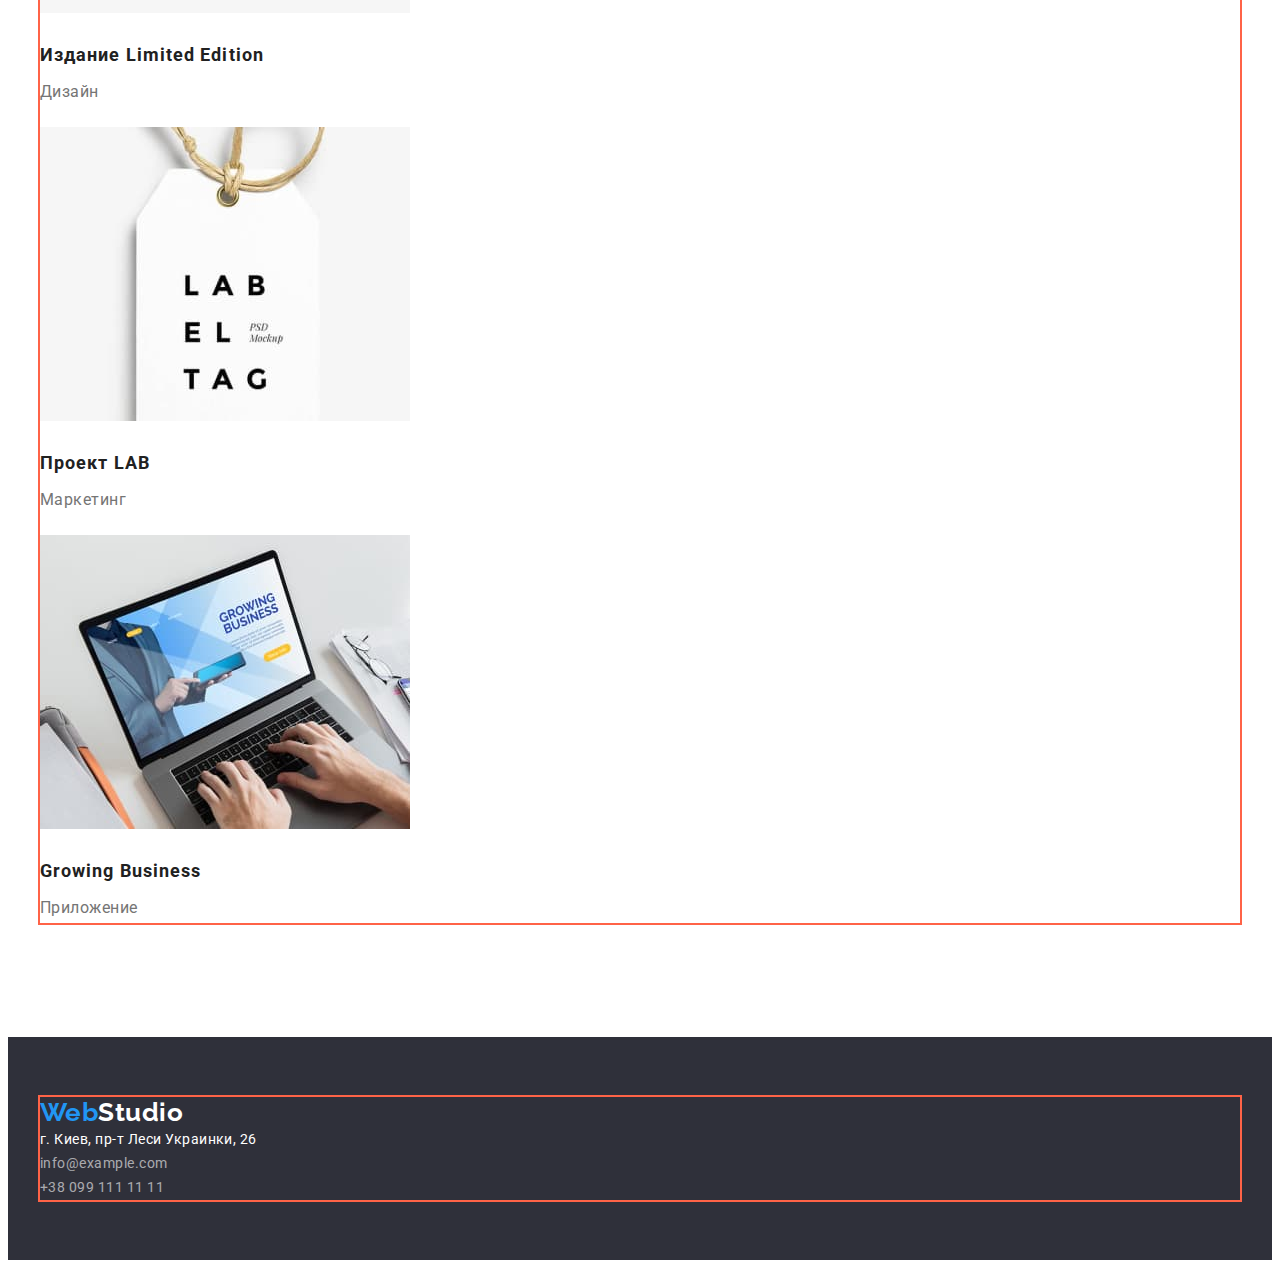
==== commit 04190749: "добавляет общий класс секшин" ====
--- a/portfolio.html
+++ b/portfolio.html
@@ -42,7 +42,7 @@
       </div>
     </header>
     <main>
-      <section class="portfolio">
+      <section class="portfolio section">
         <div class="container">
           <h1 class="portfolio-title visually-hidden">Портфолио</h1>
           <div class="filters">
--- a/css/styles.css
+++ b/css/styles.css
@@ -50,6 +50,10 @@
 ul {
   margin: 0;
 }
+.section {
+  padding-top: 94px;
+  padding-bottom: 94px;
+}
 
 /* навигация */
 .page-nav-list .link {
@@ -91,7 +95,6 @@
 .hero {
   background-color: #2f303a;
   text-align: center;
-  margin-bottom: 94px;
 }
 .hero-title {
   margin-top: 0;
@@ -121,9 +124,7 @@
   cursor: pointer;
 }
 /* преимущества */
-.advantages {
-  margin-bottom: 94px;
-}
+
 .advantages .title {
   margin-bottom: 10px;
   font-weight: 700;
@@ -137,18 +138,16 @@
 }
 /* чем мы занимаемся и команда*/
 .possibilities {
-  margin-bottom: 94px;
+  padding-top: 0;
 }
 .possibilities-title {
   margin-bottom: 50px;
 }
 .team {
   background-color: #f5f4fa;
-  padding-top: 94px;
-  padding-bottom: 94px;
-}
+}
+
 .team-title {
-  /* margin-top: 94px; */
   margin-bottom: 50px;
 }
 
@@ -160,6 +159,7 @@
   text-align: center;
 }
 .team-list .title {
+  margin-bottom: 10px;
   font-weight: 500;
   font-size: 16px;
   line-height: 1.18;
@@ -196,10 +196,6 @@
 }
 
 /* для портфолио */
-.portfolio {
-  margin-top: 94px;
-  margin-bottom: 94px;
-}
 .filters {
   margin-bottom: 34px;
 }
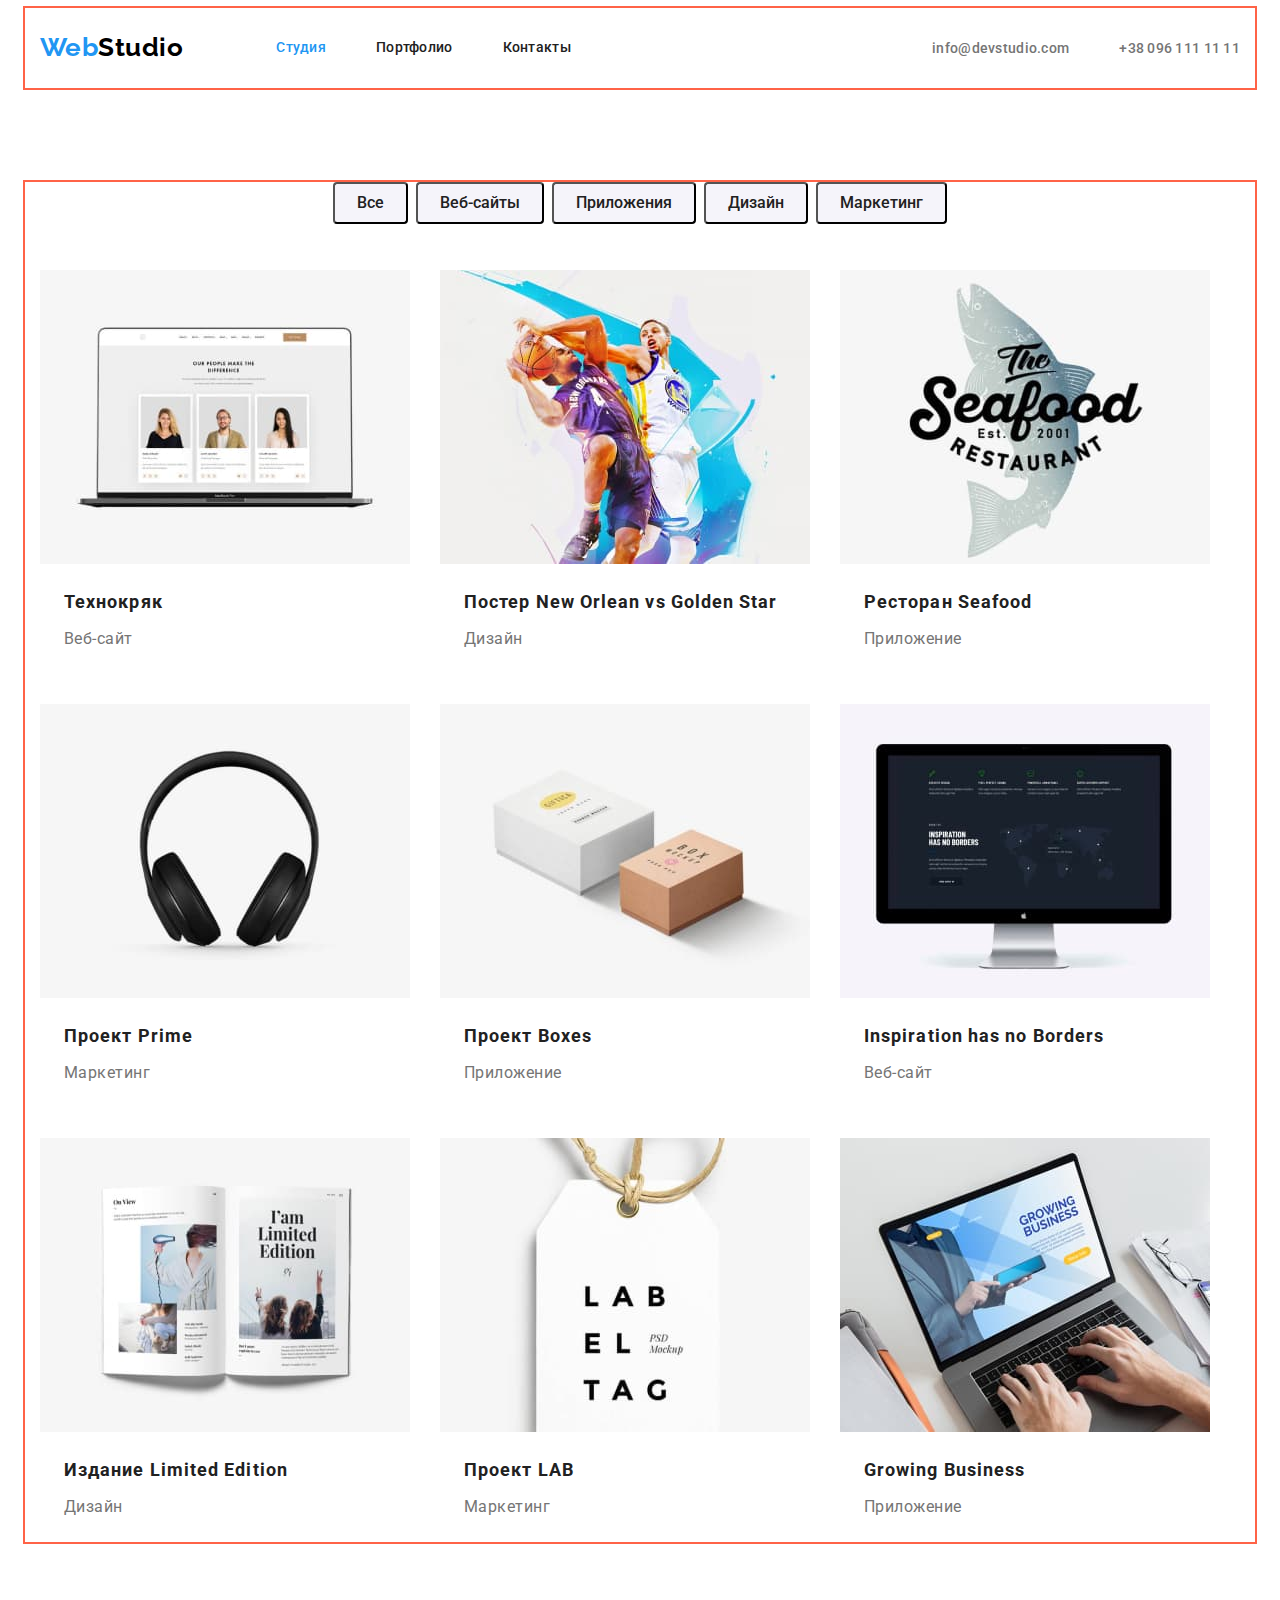
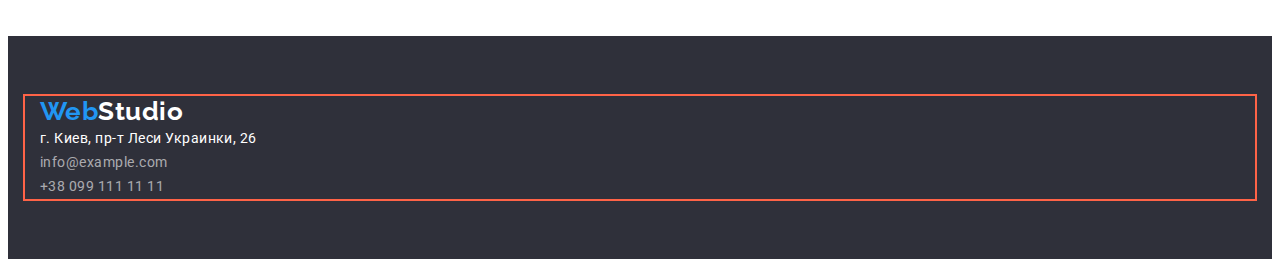
==== commit c1e93935: "добавляет флексы на основной и на портфолио" ====
--- a/portfolio.html
+++ b/portfolio.html
@@ -29,15 +29,17 @@
             ><span class="first-part-logo">Web</span><span class="second-part-logo">Studio</span></a
           >
           <ul class="page-nav-list list">
-            <li><a class="link" href="./index.html">Студия</a></li>
-            <li><a class="link current" href="./portfolio.html">Портфолио</a></li>
-            <li><a class="link" href="">Контакты</a></li>
+            <li class="item"><a class="link current" href="./index.html">Студия</a></li>
+            <li class="item"><a class="link" href="./portfolio.html">Портфолио</a></li>
+            <li class="item"><a class="link" href="">Контакты</a></li>
           </ul>
         </nav>
 
         <ul class="contacts list">
-          <li><a class="link" href="mailto:info@devstudio.com">info@devstudio.com</a></li>
-          <li><a class="link" href="tel:+380961111111">+38 096 111 11 11</a></li>
+          <li class="item">
+            <a class="link" href="mailto:info@devstudio.com">info@devstudio.com</a>
+          </li>
+          <li class="item"><a class="link" href="tel:+380961111111">+38 096 111 11 11</a></li>
         </ul>
       </div>
     </header>
@@ -47,20 +49,20 @@
           <h1 class="portfolio-title visually-hidden">Портфолио</h1>
           <div class="filters">
             <ul class="portfolio-filter list">
-              <li><button class="button" type="button">Все</button></li>
-              <li><button class="button" type="button">Веб-сайты</button></li>
-              <li><button class="button" type="button">Приложения</button></li>
-              <li><button class="button" type="button">Дизайн</button></li>
-              <li><button class="button" type="button">Маркетинг</button></li>
+              <li class="item"><button class="button" type="button">Все</button></li>
+              <li class="item"><button class="button" type="button">Веб-сайты</button></li>
+              <li class="item"><button class="button" type="button">Приложения</button></li>
+              <li class="item"><button class="button" type="button">Дизайн</button></li>
+              <li class="item"><button class="button" type="button">Маркетинг</button></li>
             </ul>
           </div>
           <ul class="portfolio-list list">
-            <li>
+            <li class="item">
               <img src="./images/img-portfolio.jpg" width="370" height="294" alt="ноутбук" />
               <h2 class="title">Технокряк</h2>
               <p class="description">Веб-сайт</p>
             </li>
-            <li>
+            <li class="item">
               <img
                 src="./images/img-portfolio2.jpg"
                 width="370"
@@ -70,7 +72,7 @@
               <h2 class="title">Постер New Orlean vs Golden Star</h2>
               <p class="description">Дизайн</p>
             </li>
-            <li>
+            <li class="item">
               <img
                 src="./images/img-portfolio3.jpg"
                 width="370"
@@ -80,22 +82,22 @@
               <h2 class="title">Ресторан Seafood</h2>
               <p class="description">Приложение</p>
             </li>
-            <li>
+            <li class="item">
               <img src="./images/img-portfolio4.jpg" width="370" height="294" alt="наушники" />
               <h2 class="title">Проект Prime</h2>
               <p class="description">Маркетинг</p>
             </li>
-            <li>
+            <li class="item">
               <img src="./images/img-portfolio5.jpg" width="370" height="294" alt="две коробки" />
               <h2 class="title">Проект Boxes</h2>
               <p class="description">Приложение</p>
             </li>
-            <li>
+            <li class="item">
               <img src="./images/img-portfolio6.jpg" width="370" height="294" alt="монитор" />
               <h2 class="title">Inspiration has no Borders</h2>
               <p class="description">Веб-сайт</p>
             </li>
-            <li>
+            <li class="item">
               <img
                 src="./images/img-portfolio7.jpg"
                 width="370"
@@ -105,7 +107,7 @@
               <h2 class="title">Издание Limited Edition</h2>
               <p class="description">Дизайн</p>
             </li>
-            <li>
+            <li class="item">
               <img
                 src="./images/img-portfolio8.jpg"
                 width="370"
@@ -115,7 +117,7 @@
               <h2 class="title">Проект LAB</h2>
               <p class="description">Маркетинг</p>
             </li>
-            <li>
+            <li class="item">
               <img
                 src="./images/img-portfolio9.jpg"
                 width="370"
--- a/css/styles.css
+++ b/css/styles.css
@@ -41,6 +41,8 @@
   margin-left: auto;
   margin-right: auto;
   width: 1200px;
+  padding-right: 15px;
+  padding-left: 15px;
   outline: 2px solid tomato;
 }
 h1,
@@ -56,7 +58,30 @@
 }
 
 /* навигация */
+.page .container {
+  display: flex;
+  align-items: center;
+}
+.page-nav {
+  display: flex;
+  align-items: center;
+}
+.page-nav-list {
+  display: flex;
+  margin-left: 93px;
+}
+.page-nav-list .item {
+  /* border: 1px solid tomato; */
+  margin-right: 50px;
+}
+.page-nav-list .item:last-child {
+  margin-right: 0;
+}
 .page-nav-list .link {
+  display: block;
+  padding-top: 32px;
+  padding-bottom: 32px;
+
   color: var(--title-text-color);
   font-weight: 500;
   font-size: 14px;
@@ -65,6 +90,17 @@
 }
 .page-nav-list .link.current {
   color: var(--accent-color);
+}
+.contacts {
+  display: flex;
+  margin-left: auto;
+}
+.contacts .item {
+  /* border: 1px solid tomato; */
+  margin-right: 50px;
+}
+.contacts .item:last-child {
+  margin-right: 0;
 }
 .contacts .link {
   color: var(--primary-text-color);
@@ -124,7 +160,12 @@
   cursor: pointer;
 }
 /* преимущества */
-
+.advantages-list {
+  display: flex;
+}
+.advantages-list .item:not(:last-child) {
+  margin-right: 30px;
+}
 .advantages .title {
   margin-bottom: 10px;
   font-weight: 700;
@@ -137,12 +178,27 @@
   line-height: 1.71;
 }
 /* чем мы занимаемся и команда*/
+.possibilities-list {
+  display: flex;
+}
+.possibilities-list .item:not(:last-child) {
+  margin-right: 30px;
+}
 .possibilities {
   padding-top: 0;
 }
+.possibilities-list img {
+  vertical-align: bottom;
+}
 .possibilities-title {
   margin-bottom: 50px;
 }
+.team-list {
+  display: flex;
+}
+.team-list .item:not(:last-child) {
+  margin-right: 30px;
+}
 .team {
   background-color: #f5f4fa;
 }
@@ -159,6 +215,7 @@
   text-align: center;
 }
 .team-list .title {
+  margin-top: 30px;
   margin-bottom: 10px;
   font-weight: 500;
   font-size: 16px;
@@ -166,6 +223,7 @@
   text-align: center;
 }
 .team-list .profession {
+  margin-bottom: 30px;
   font-size: 16px;
   line-height: 1.18;
   text-align: center;
@@ -196,8 +254,16 @@
 }
 
 /* для портфолио */
+.portfolio-filter {
+  display: flex;
+  justify-content: center;
+}
+.portfolio-filter .item:not(:last-child) {
+  margin-right: 8px;
+}
 .filters {
   margin-bottom: 34px;
+  height: 54px;
 }
 .portfolio .button {
   border-radius: 4px;
@@ -217,9 +283,28 @@
   background-color: var(--accent-color);
   color: var(--hover-text);
 }
+.portfolio-list img {
+  vertical-align: bottom;
+}
+.portfolio-list {
+  display: flex;
+  flex-wrap: wrap;
+}
+.portfolio-list .item {
+  width: 370px;
+  margin-right: 30px;
+  margin-bottom: 30px;
+}
+.portfolio-list .item:nth-child(3n) {
+  margin-right: 0;
+}
+.portfolio-list .item:nth-last-child(-n + 3) {
+  margin-bottom: 0;
+}
 .portfolio .title {
   margin-bottom: 4px;
   margin-top: 20px;
+  margin-left: 24px;
 
   font-weight: 700;
   font-size: 18px;
@@ -228,6 +313,7 @@
 }
 .portfolio .description {
   margin-bottom: 20px;
+  margin-left: 24px;
   font-size: 16px;
   line-height: 1.87;
 }
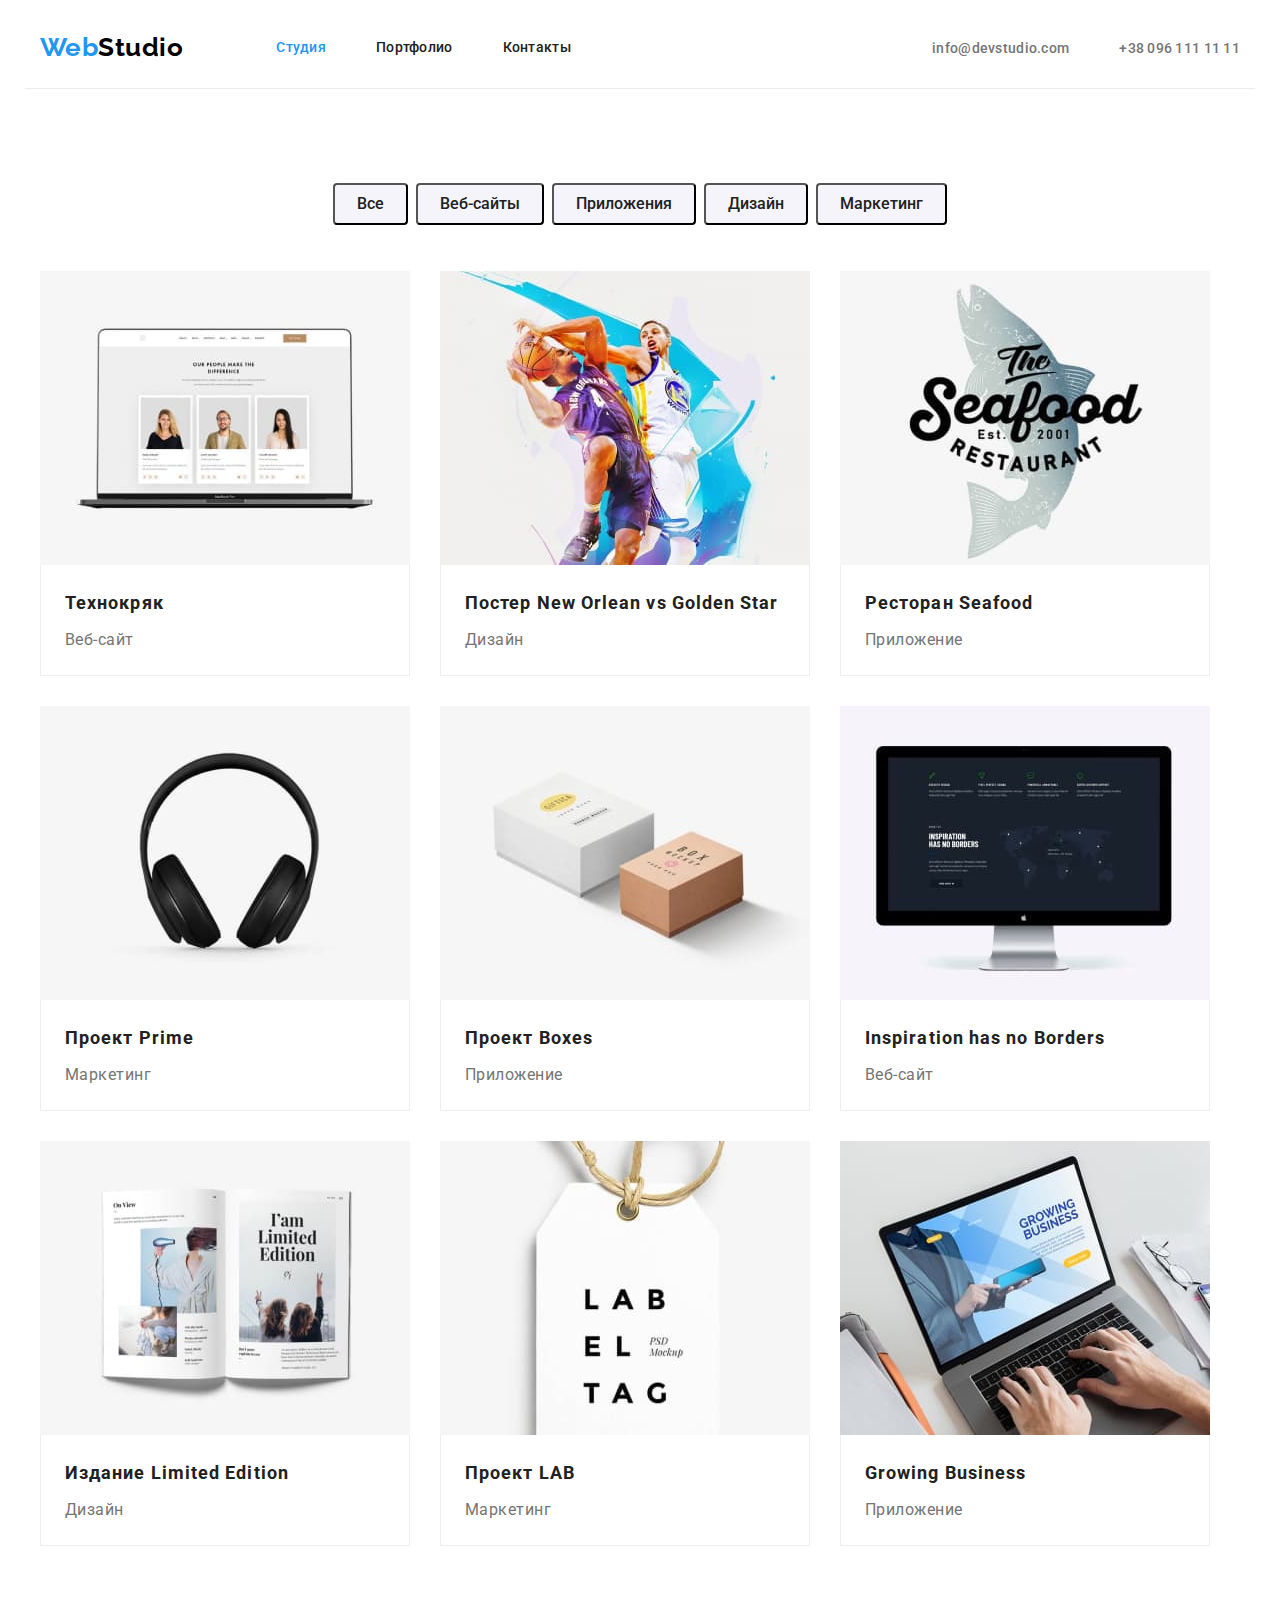
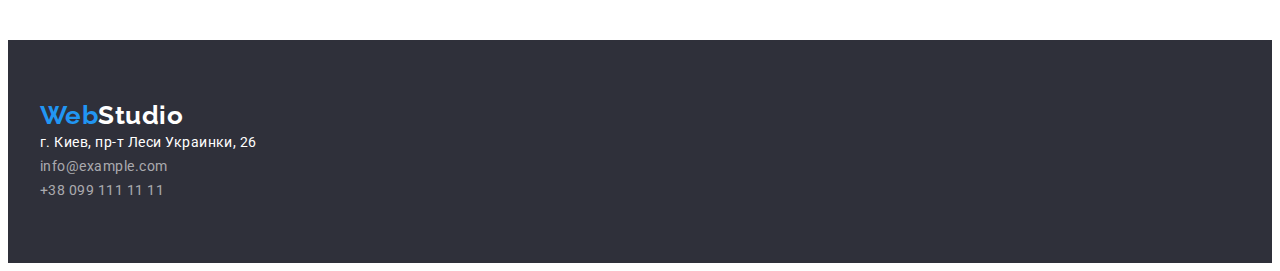
==== commit 2f8c1037: "добавляет бордеры" ====
--- a/portfolio.html
+++ b/portfolio.html
@@ -59,8 +59,10 @@
           <ul class="portfolio-list list">
             <li class="item">
               <img src="./images/img-portfolio.jpg" width="370" height="294" alt="ноутбук" />
-              <h2 class="title">Технокряк</h2>
-              <p class="description">Веб-сайт</p>
+              <div class="bottom-part">
+                <h2 class="title">Технокряк</h2>
+                <p class="description">Веб-сайт</p>
+              </div>
             </li>
             <li class="item">
               <img
@@ -69,8 +71,10 @@
                 height="294"
                 alt="два баскетболиста"
               />
-              <h2 class="title">Постер New Orlean vs Golden Star</h2>
-              <p class="description">Дизайн</p>
+              <div class="bottom-part">
+                <h2 class="title">Постер New Orlean vs Golden Star</h2>
+                <p class="description">Дизайн</p>
+              </div>
             </li>
             <li class="item">
               <img
@@ -79,23 +83,31 @@
                 height="294"
                 alt="логотип ресторана"
               />
-              <h2 class="title">Ресторан Seafood</h2>
-              <p class="description">Приложение</p>
+              <div class="bottom-part">
+                <h2 class="title">Ресторан Seafood</h2>
+                <p class="description">Приложение</p>
+              </div>
             </li>
             <li class="item">
               <img src="./images/img-portfolio4.jpg" width="370" height="294" alt="наушники" />
-              <h2 class="title">Проект Prime</h2>
-              <p class="description">Маркетинг</p>
+              <div class="bottom-part">
+                <h2 class="title">Проект Prime</h2>
+                <p class="description">Маркетинг</p>
+              </div>
             </li>
             <li class="item">
               <img src="./images/img-portfolio5.jpg" width="370" height="294" alt="две коробки" />
-              <h2 class="title">Проект Boxes</h2>
-              <p class="description">Приложение</p>
+              <div class="bottom-part">
+                <h2 class="title">Проект Boxes</h2>
+                <p class="description">Приложение</p>
+              </div>
             </li>
             <li class="item">
               <img src="./images/img-portfolio6.jpg" width="370" height="294" alt="монитор" />
-              <h2 class="title">Inspiration has no Borders</h2>
-              <p class="description">Веб-сайт</p>
+              <div class="bottom-part">
+                <h2 class="title">Inspiration has no Borders</h2>
+                <p class="description">Веб-сайт</p>
+              </div>
             </li>
             <li class="item">
               <img
@@ -104,8 +116,10 @@
                 height="294"
                 alt="развернутая книга"
               />
-              <h2 class="title">Издание Limited Edition</h2>
-              <p class="description">Дизайн</p>
+              <div class="bottom-part">
+                <h2 class="title">Издание Limited Edition</h2>
+                <p class="description">Дизайн</p>
+              </div>
             </li>
             <li class="item">
               <img
@@ -114,8 +128,10 @@
                 height="294"
                 alt="бумажный ярлык"
               />
-              <h2 class="title">Проект LAB</h2>
-              <p class="description">Маркетинг</p>
+              <div class="bottom-part">
+                <h2 class="title">Проект LAB</h2>
+                <p class="description">Маркетинг</p>
+              </div>
             </li>
             <li class="item">
               <img
@@ -124,8 +140,10 @@
                 height="294"
                 alt="руки на клавиатуре ноутбука"
               />
-              <h2 class="title">Growing Business</h2>
-              <p class="description">Приложение</p>
+              <div class="bottom-part">
+                <h2 class="title">Growing Business</h2>
+                <p class="description">Приложение</p>
+              </div>
             </li>
           </ul>
         </div>
--- a/css/styles.css
+++ b/css/styles.css
@@ -43,7 +43,7 @@
   width: 1200px;
   padding-right: 15px;
   padding-left: 15px;
-  outline: 2px solid tomato;
+  /* outline: 2px solid tomato; */
 }
 h1,
 h2,
@@ -61,6 +61,7 @@
 .page .container {
   display: flex;
   align-items: center;
+  border-bottom: 1px solid #ececec;
 }
 .page-nav {
   display: flex;
@@ -295,6 +296,11 @@
   margin-right: 30px;
   margin-bottom: 30px;
 }
+.bottom-part {
+  border: 1px solid #eeeeee;
+  border-top: 0;
+  padding-top: 20px;
+}
 .portfolio-list .item:nth-child(3n) {
   margin-right: 0;
 }
@@ -303,7 +309,7 @@
 }
 .portfolio .title {
   margin-bottom: 4px;
-  margin-top: 20px;
+  /* margin-top: 20px; */
   margin-left: 24px;
 
   font-weight: 700;
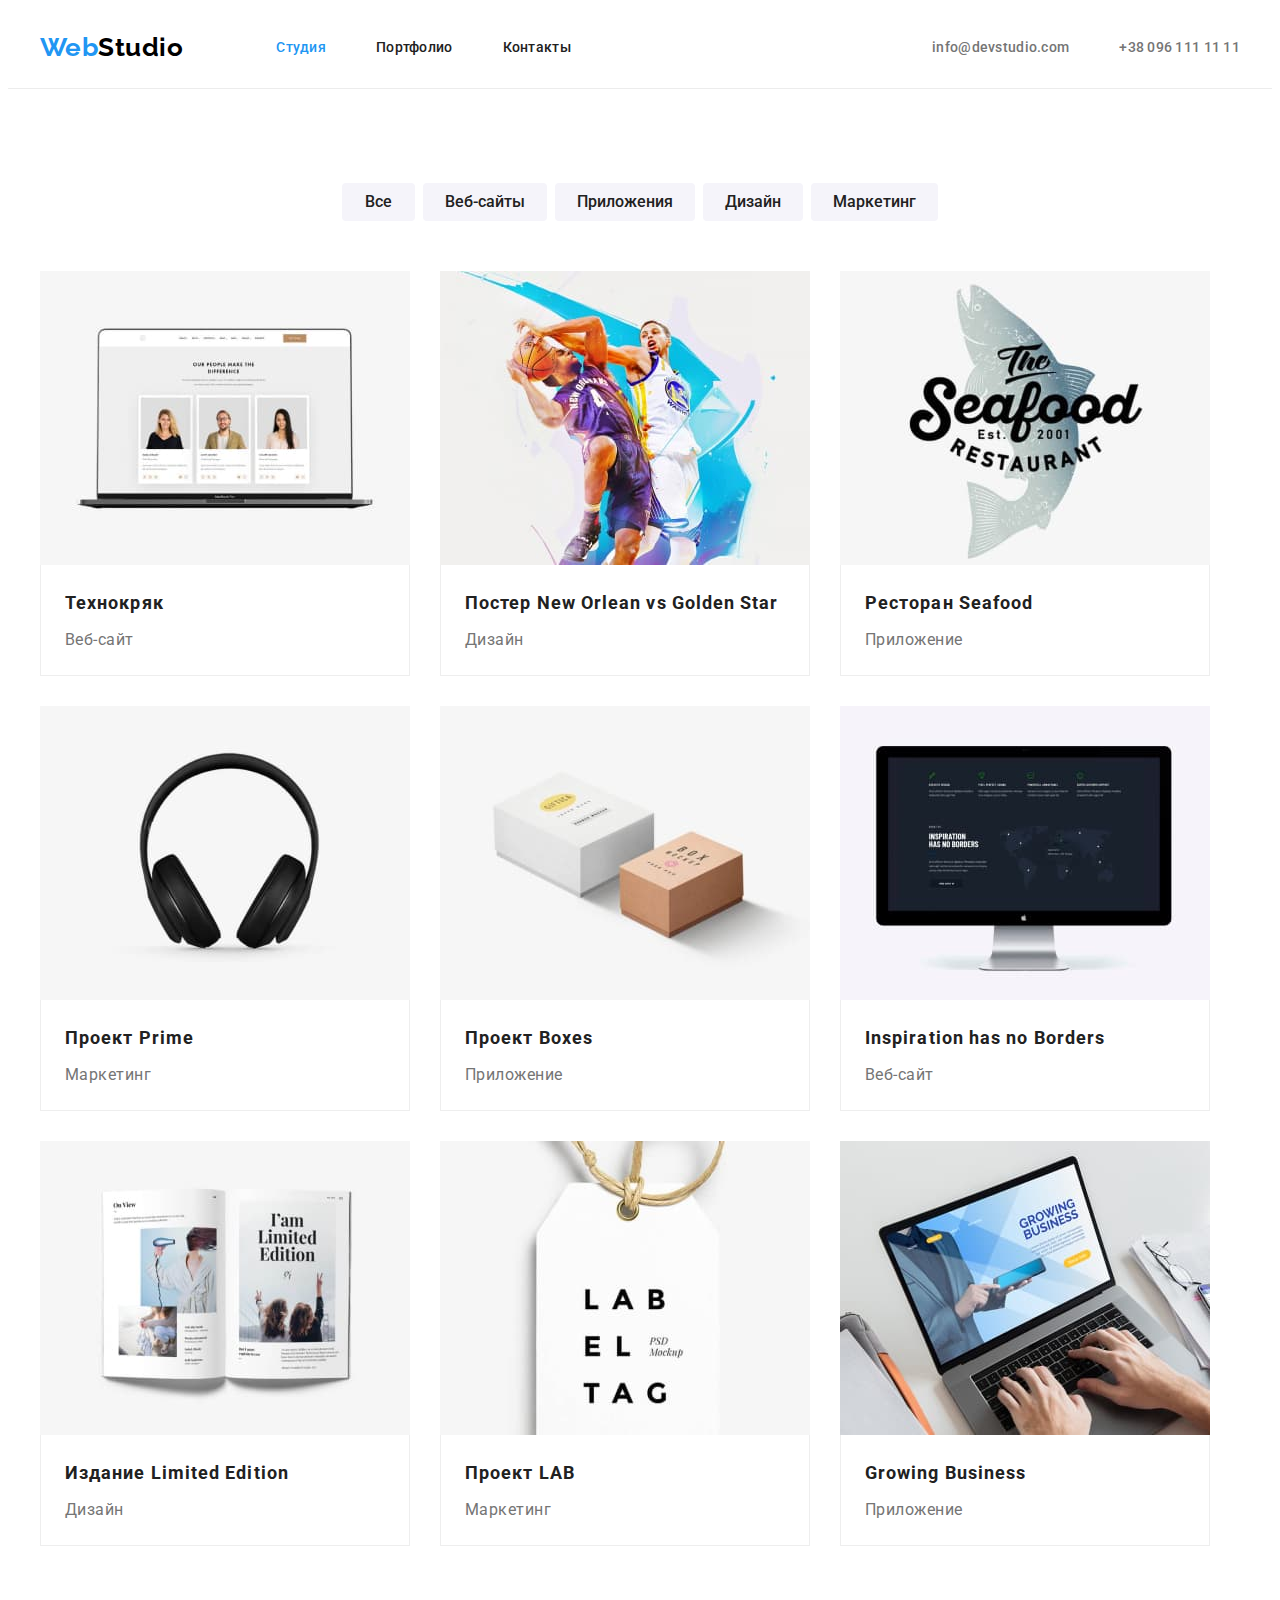
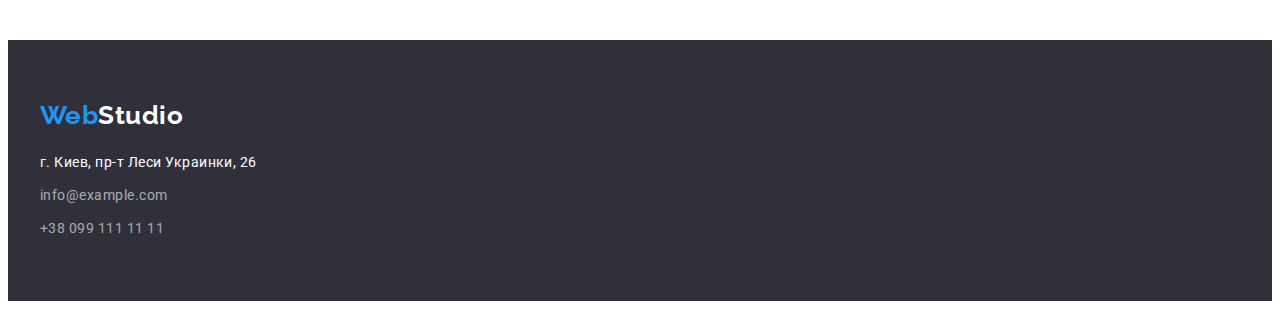
==== commit a1391214: "пофиксил по замечаниям ментора" ====
--- a/portfolio.html
+++ b/portfolio.html
@@ -47,15 +47,13 @@
       <section class="portfolio section">
         <div class="container">
           <h1 class="portfolio-title visually-hidden">Портфолио</h1>
-          <div class="filters">
-            <ul class="portfolio-filter list">
-              <li class="item"><button class="button" type="button">Все</button></li>
-              <li class="item"><button class="button" type="button">Веб-сайты</button></li>
-              <li class="item"><button class="button" type="button">Приложения</button></li>
-              <li class="item"><button class="button" type="button">Дизайн</button></li>
-              <li class="item"><button class="button" type="button">Маркетинг</button></li>
-            </ul>
-          </div>
+          <ul class="portfolio-filter list">
+            <li class="item"><button class="button" type="button">Все</button></li>
+            <li class="item"><button class="button" type="button">Веб-сайты</button></li>
+            <li class="item"><button class="button" type="button">Приложения</button></li>
+            <li class="item"><button class="button" type="button">Дизайн</button></li>
+            <li class="item"><button class="button" type="button">Маркетинг</button></li>
+          </ul>
           <ul class="portfolio-list list">
             <li class="item">
               <img src="./images/img-portfolio.jpg" width="370" height="294" alt="ноутбук" />
@@ -150,16 +148,18 @@
       </section>
     </main>
     <!-- Футер -->
-    <footer>
+    <footer class="footer">
       <div class="container">
         <a class="page-nav-logo link" href="./index.html"
           ><span class="first-part-logo">Web</span><span class="second-part-logo">Studio</span></a
         >
         <address class="page-address">
-          <p>г. Киев, пр-т Леси Украинки, 26</p>
+          <p class="address">г. Киев, пр-т Леси Украинки, 26</p>
           <ul class="page-address-list list">
-            <li><a class="link" href="mailto:info@example.com">info@example.com</a></li>
-            <li><a class="link" href="tel:+380991111111">+38 099 111 11 11</a></li>
+            <li class="item">
+              <a class="link" href="mailto:info@example.com">info@example.com</a>
+            </li>
+            <li class="item"><a class="link" href="tel:+380991111111">+38 099 111 11 11</a></li>
           </ul>
         </address>
       </div>
--- a/css/styles.css
+++ b/css/styles.css
@@ -58,10 +58,12 @@
 }
 
 /* навигация */
+.page {
+  border-bottom: 1px solid #ececec;
+}
 .page .container {
   display: flex;
   align-items: center;
-  border-bottom: 1px solid #ececec;
 }
 .page-nav {
   display: flex;
@@ -95,6 +97,11 @@
 .contacts {
   display: flex;
   margin-left: auto;
+}
+.contacts .link {
+  display: block;
+  padding-top: 32px;
+  padding-bottom: 32px;
 }
 .contacts .item {
   /* border: 1px solid tomato; */
@@ -132,6 +139,8 @@
 .hero {
   background-color: #2f303a;
   text-align: center;
+  padding-top: 200px;
+  padding-bottom: 200px;
 }
 .hero-title {
   margin-top: 0;
@@ -164,6 +173,9 @@
 .advantages-list {
   display: flex;
 }
+.advantages-list .item {
+  width: 270px;
+}
 .advantages-list .item:not(:last-child) {
   margin-right: 30px;
 }
@@ -197,6 +209,12 @@
 .team-list {
   display: flex;
 }
+.team-list .item {
+  background-color: #fff;
+  box-shadow: 0px 1px 3px rgba(0, 0, 0, 0.12), 0px 1px 1px rgba(0, 0, 0, 0.14),
+    0px 2px 1px rgba(0, 0, 0, 0.2);
+  border-radius: 0px 0px 4px 4px;
+}
 .team-list .item:not(:last-child) {
   margin-right: 30px;
 }
@@ -207,7 +225,10 @@
 .team-title {
   margin-bottom: 50px;
 }
-
+.card-bottom {
+  padding-top: 30px;
+  padding-bottom: 30px;
+}
 .possibilities-title,
 .team-title {
   font-weight: 700;
@@ -216,7 +237,6 @@
   text-align: center;
 }
 .team-list .title {
-  margin-top: 30px;
   margin-bottom: 10px;
   font-weight: 500;
   font-size: 16px;
@@ -224,7 +244,6 @@
   text-align: center;
 }
 .team-list .profession {
-  margin-bottom: 30px;
   font-size: 16px;
   line-height: 1.18;
   text-align: center;
@@ -243,6 +262,12 @@
   line-height: 1.71;
   color: #fff;
 }
+.page-address .address {
+  margin-bottom: 9px;
+}
+.page-address .item:not(:last-child) {
+  margin-bottom: 9px;
+}
 .page-address .link {
   color: rgba(255, 255, 255, 0.6);
 }
@@ -253,7 +278,10 @@
 footer .second-part-logo {
   color: var(--hover-text);
 }
-
+.footer .page-nav-logo {
+  display: block;
+  margin-bottom: 20px;
+}
 /* для портфолио */
 .portfolio-filter {
   display: flex;
@@ -262,12 +290,12 @@
 .portfolio-filter .item:not(:last-child) {
   margin-right: 8px;
 }
-.filters {
-  margin-bottom: 34px;
-  height: 54px;
+.portfolio-filter {
+  margin-bottom: 50px;
 }
 .portfolio .button {
   border-radius: 4px;
+  border: none;
   padding: 6px 22px;
   min-width: 73px;
   font-family: inherit;
@@ -298,8 +326,11 @@
 }
 .bottom-part {
   border: 1px solid #eeeeee;
-  border-top: 0;
+  border-top: none;
   padding-top: 20px;
+  padding-bottom: 20px;
+  padding-right: 24px;
+  padding-left: 24px;
 }
 .portfolio-list .item:nth-child(3n) {
   margin-right: 0;
@@ -309,8 +340,7 @@
 }
 .portfolio .title {
   margin-bottom: 4px;
-  /* margin-top: 20px; */
-  margin-left: 24px;
+  /* margin-left: 24px; */
 
   font-weight: 700;
   font-size: 18px;
@@ -318,8 +348,8 @@
   letter-spacing: 0.06em;
 }
 .portfolio .description {
-  margin-bottom: 20px;
-  margin-left: 24px;
+  /* margin-bottom: 20px;
+  margin-left: 24px; */
   font-size: 16px;
   line-height: 1.87;
 }
